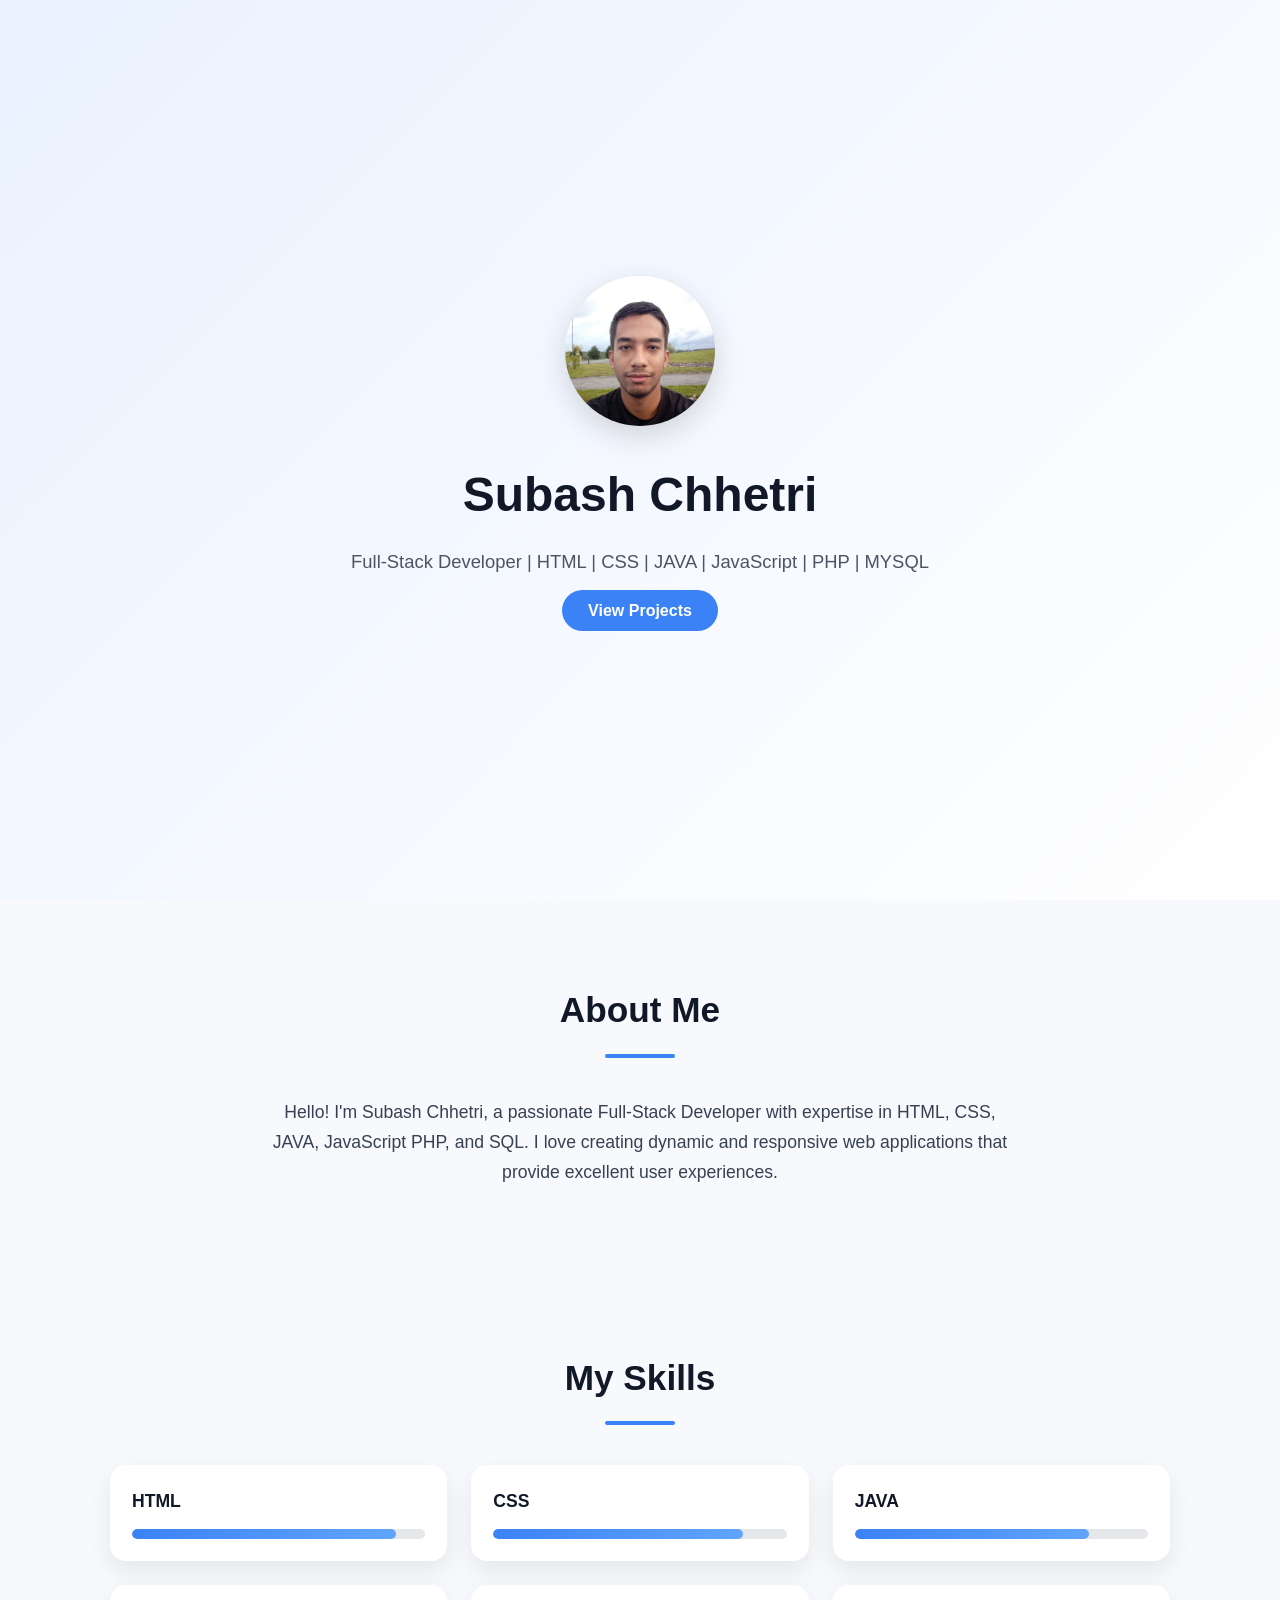
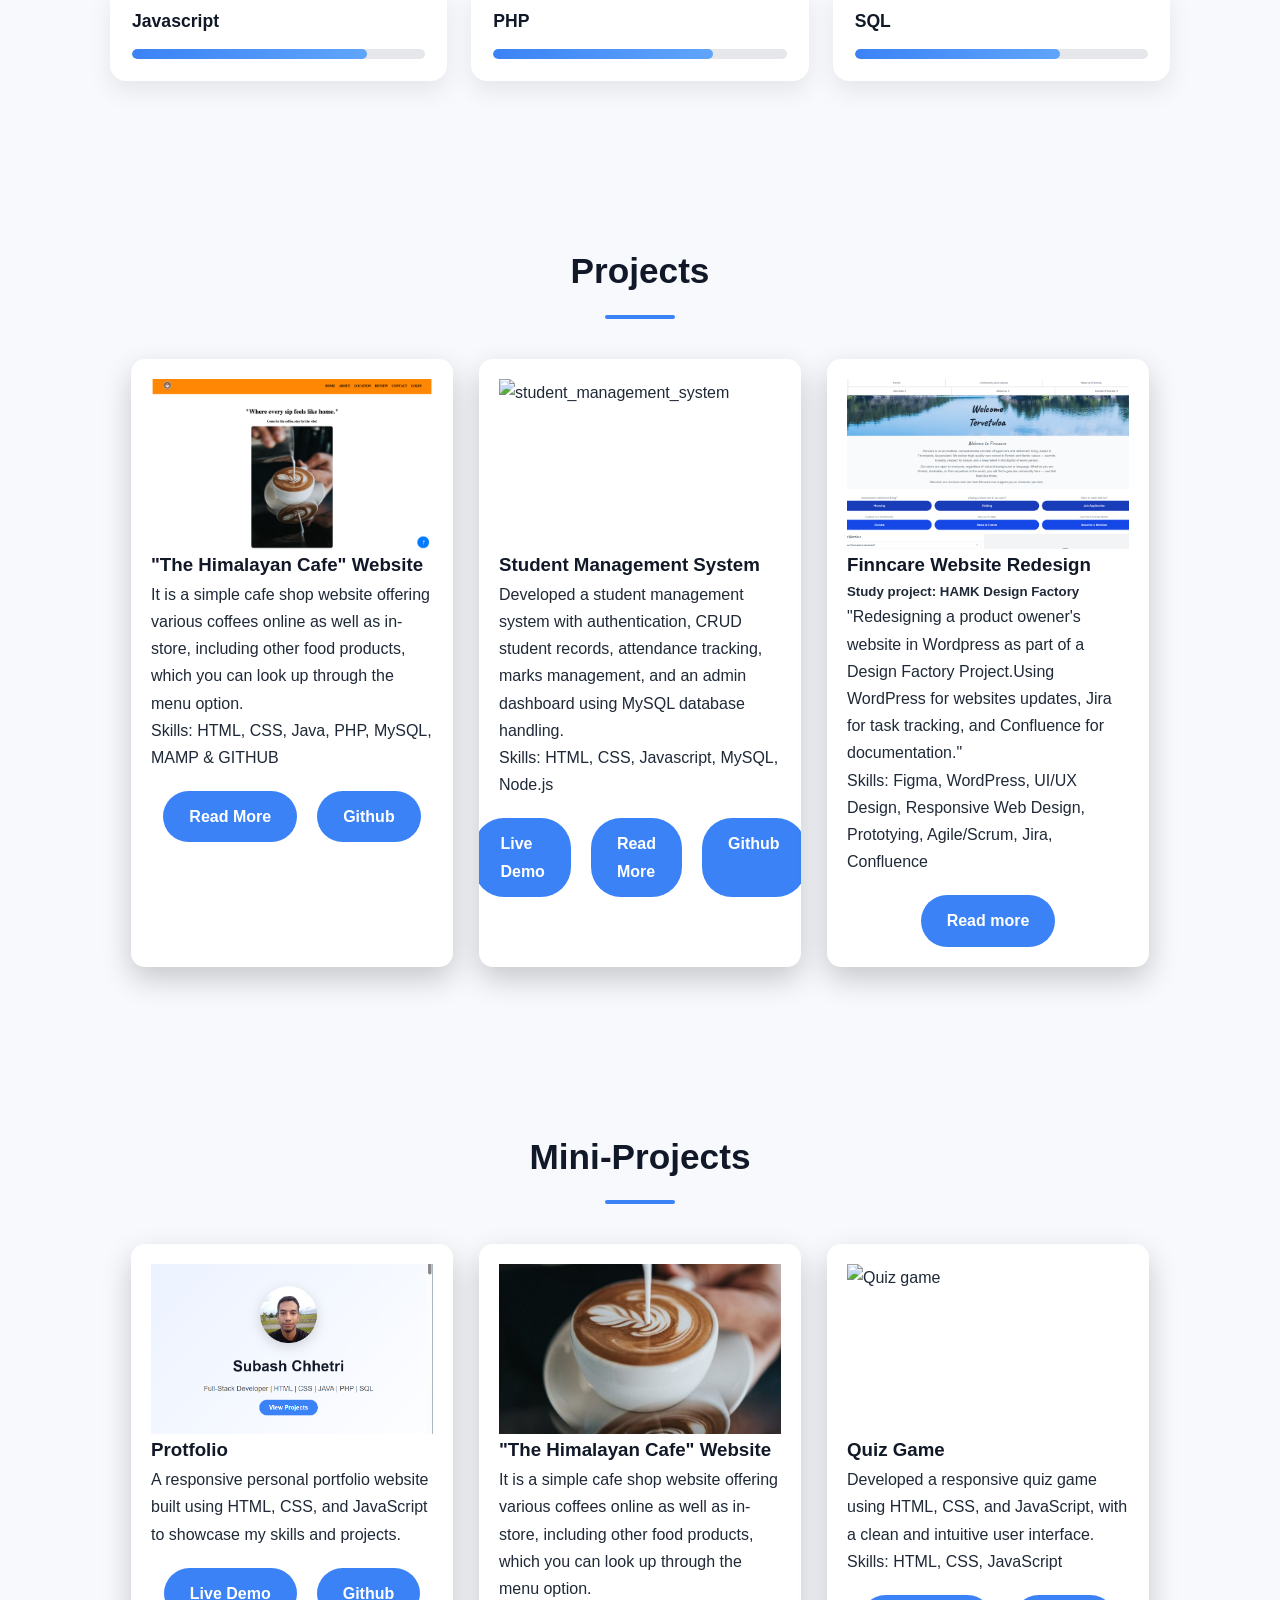
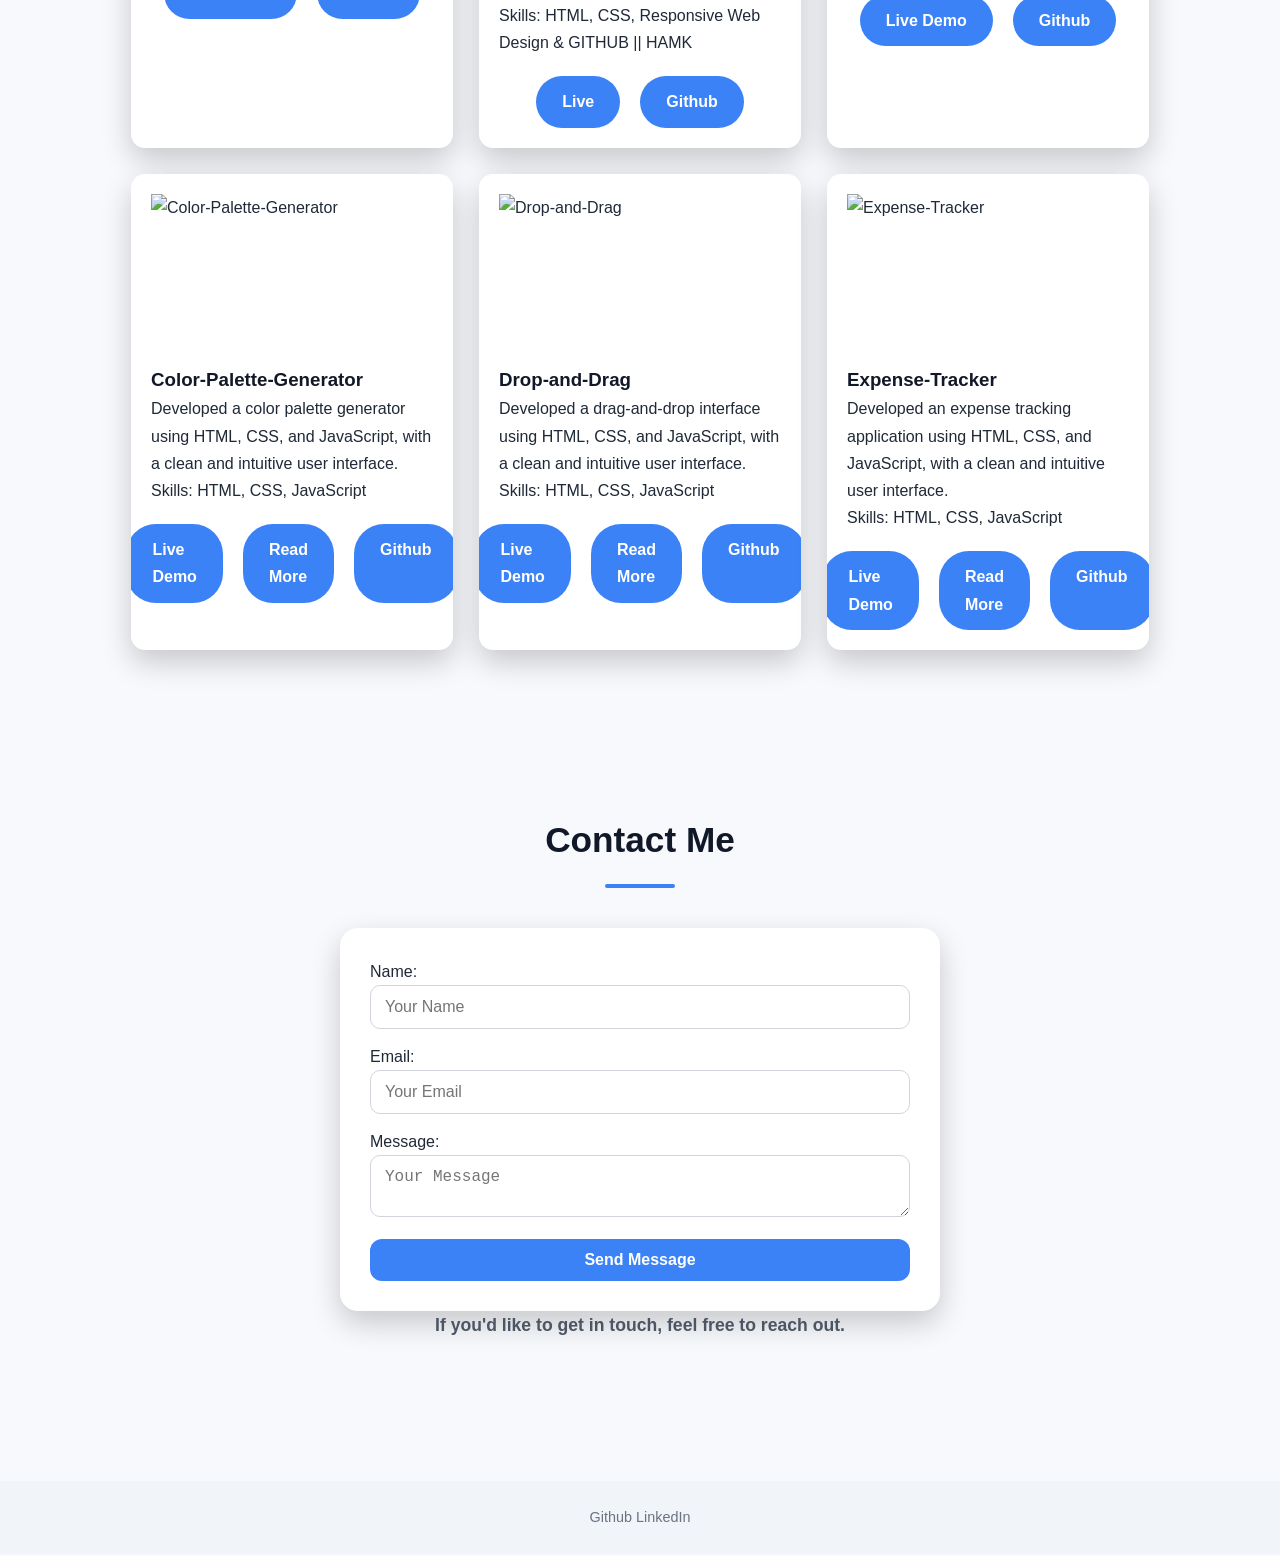
==== index.html @ 4ebf3557 "updated the link of quiz game" ====
<!DOCTYPE html>
<html lang="en">
<head>
    <meta charset="UTF-8">
    <meta name="viewport" content="width=device-width, initial-scale=1.0">
    <title>Subash Chhetri</title>
    <link rel="stylesheet" href="style.css">
</head>
<body> 
    <!-- Header -->
    <header>
        <div class="container">
            <img src="images/profilephoto.jpeg" alt="Profile Picture" class="profile-img">
            <h1>Subash Chhetri</h1>
            <p> Full-Stack Developer | HTML | CSS | JAVA |  JavaScript | PHP | MYSQL</p>
            <a href="#projects" class="btn">View Projects</a>
        </div>
    </header>

     <!-- About Section -->
    <section id="about">
        <h2>About Me</h2>
        <p>Hello! I'm Subash Chhetri, a passionate Full-Stack Developer with expertise in HTML, CSS, JAVA, JavaScript PHP, and SQL. I love creating dynamic and responsive web applications that provide excellent user experiences.</p>
    </section>

    <!-- SKILLS Section -->
    <section id="skills">
        <h2>My Skills</h2>
        <div class="skills-container">
            <div class="skill">
                <h3>HTML</h3>
                <div class="skill-bar"><span style="width: 90%;"></span></div>
            </div>
            <div class="skill">
                <h3>CSS</h3>
                <div class="skill-bar"><span style="width: 85%;"></span></div>
            </div>
            <div class="skill">
                <h3>JAVA</h3>
                <div class="skill-bar"><span style="width: 80%;"></span></div>
            </div>
            <div class="skill">
                <h3>Javascript</h3>
                <div class="skill-bar"><span style="width: 80%;"></span></div>
            </div>
            <div class="skill">
                <h3>PHP</h3>
                <div class="skill-bar"><span style="width: 75%;"></span></div>
            </div>
            <div class="skill">
                <h3>SQL</h3>
                <div class="skill-bar"><span style="width: 70%;"></span></div>
            </div>
            
        </div>       
    </section>

    <!-- Projects Section -->
    <section id="projects">
        <h2>Projects</h2>

        <div class="projects-grid">
            <article class="project-card">
                <img class="project-img" src="images/cafe.png" alt="The Himalayan Cafe">
                <div>
                    <h3>"The Himalayan Cafe" Website</h3>
                    <p>It is a simple cafe shop website offering various coffees online as well as in-store, including other food products, which you can look up through the menu option.
                    </p>
                    <p>Skills: HTML, CSS, Java, PHP, MySQL, MAMP & GITHUB</p>
                    <div class="project-links">
                        <a class="btn" href="cafe-website.html" target="_blank">Read More</a>
                        <a class="btn btn-outline" href="https://github.com/Subashchhetri946/webprogrammingproject" target="_blank">Github</a>
                    </div>
                </div>
            </article>
            <article class="project-card">
                <img class="project-img" src="images/.." alt="student_management_system">
                <div>
                    <h3>Student Management System</h3>
                    <p>Developed a student management system with authentication, CRUD student records, attendance tracking, marks management, and an admin dashboard using MySQL database handling.</p>
                    <p>Skills: HTML, CSS, Javascript, MySQL, Node.js</p>
                    
                <div class="project-links">
                        <a class="btn" href="https://starlit-zabaione-68d264.netlify.app" target="_blank">Live Demo</a>
                        <a class="btn" href="student_mangmnt_systm.html">Read More</a>
                        <a class="btn btn-outline" href="https://github.com/Subashchhetri946/student_management_system" target="_blank">Github</a>
                    </div>
                </div>
            </article>
            
            <article class="project-card">
                <img class="project-img" src="wordpress-images\finncare-home.png" alt="finncare homepage">
                <div>
                    <h3>Finncare Website Redesign</h3>
                    <h5>Study project: HAMK Design Factory</h5>
                    <p>"Redesigning a product owener's website in Wordpress as part of a Design Factory Project.Using WordPress for websites updates, Jira for task tracking, and Confluence for documentation."</p>
                    <p>Skills: Figma, WordPress, UI/UX Design, Responsive Web Design, Prototying, Agile/Scrum,  Jira, Confluence</p>
                    <div class="project-links">
                        <a class="btn" href="finncare-case-study.html">Read more</a> <!-- here, adding or linking to a project case study -->
                    </div>
                </div>
            </article>
            
        </div>
    </section>

    <section id="projects">
        <h2>Mini-Projects</h2>
        <div class="projects-grid">
            <article class="project-card">
                <img class="project-img" src="images/profolio1.png" alt="Project 1">
                <div>
                    <h3>Protfolio</h3>
                    <p>A responsive personal portfolio website built using HTML, CSS, and JavaScript to showcase my skills and projects.</p>
                    <div class="project-links">
                        <a class="btn" href="https://subashchhetri946.github.io/MyProfile/" target="_blank">Live Demo</a>
                        <a class="btn btn-outline" href="https://github.com/Subashchhetri946/MyProfile" target="_blank">Github</a>
                    </div>
                </div>
            </article>
            <article class="project-card">
                <img class="project-img" src="images\coffee-sidebar.jpg" alt="The Himalayan Cafe">
                <div>
                    <h3>"The Himalayan Cafe" Website</h3>
                    <p>It is a simple cafe shop website offering various coffees online as well as in-store, including other food products, which you can look up through the menu option.
                    </p>
                    <p>Skills: HTML, CSS, Responsive Web Design & GITHUB || HAMK </p>
                    <div class="project-links">
                        <a class="btn" href="https://subash23000.github.io/Website_Project/proj.html" target="_blank">Live</a>
                        <a class="btn btn-outline" href="https://github.com/subash23000/Website_Project" target="_blank">Github</a>
                    </div>
                </div>
            </article>
            <article class="project-card">
                <img class="project-img" src="images/.." alt="Quiz game">
                <div>
                    <h3>Quiz Game</h3>
                    <p>Developed a responsive quiz game using HTML, CSS, and JavaScript, with a clean and intuitive user interface.</p>
                    <p>Skills: HTML, CSS, JavaScript</p>
                    
                <div class="project-links">
                        <a class="btn" href="https://subashchhetri946.github.io/Web-Dev-Projects/Quiz.game/index.html" target="_blank">Live Demo</a>
                        <a class="btn btn-outline" href="https://github.com/Subashchhetri946/student_management_system" target="_blank">Github</a>
                    </div>
                </div>
            </article>
            <article class="project-card">
                <img class="project-img" src="images/.." alt="Color-Palette-Generator">
                <div>
                    <h3>Color-Palette-Generator</h3>
                    <p>Developed a color palette generator using HTML, CSS, and JavaScript, with a clean and intuitive user interface.</p>
                    <p>Skills: HTML, CSS, JavaScript</p>
                    
                <div class="project-links">
                        <a class="btn" href="https://subashchhetri946.github.io/Color-Palette-Generator/" target="_blank">Live Demo</a>
                        <a class="btn" href="student_mangmnt_systm.html">Read More</a>
                        <a class="btn btn-outline" href="https://github.com/Subashchhetri946/student_management_system" target="_blank">Github</a>
                    </div>
                </div>
            </article>
            <article class="project-card">
                <img class="project-img" src="images/.." alt="Drop-and-Drag">
                <div>
                    <h3>Drop-and-Drag</h3>
                    <p>Developed a drag-and-drop interface using HTML, CSS, and JavaScript, with a clean and intuitive user interface.</p>
                    <p>Skills: HTML, CSS, JavaScript</p>
                    
                <div class="project-links">
                        <a class="btn" href="https://subashchhetri946.github.io/Drop-and-Drag/" target="_blank">Live Demo</a>
                        <a class="btn" href="student_mangmnt_systm.html">Read More</a>
                        <a class="btn btn-outline" href="https://github.com/Subashchhetri946/student_management_system" target="_blank">Github</a>
                    </div>
                </div>
            </article>
            <article class="project-card">
                <img class="project-img" src="images/.." alt="Expense-Tracker">
                <div>
                    <h3>Expense-Tracker</h3>
                    <p>Developed an expense tracking application using HTML, CSS, and JavaScript, with a clean and intuitive user interface.</p>
                    <p>Skills: HTML, CSS, JavaScript</p>
                    
                <div class="project-links">
                        <a class="btn" href="https://subashchhetri946.github.io/Expense-Tracker/" target="_blank">Live Demo</a>
                        <a class="btn" href="student_mangmnt_systm.html">Read More</a>
                        <a class="btn btn-outline" href="https://github.com/Subashchhetri946/student_management_system" target="_blank">Github</a>
                    </div>
                </div>
            </article>

        </div>
    </section>
    <!-- Contact Section -->
    <section id="contact">
        <h2>Contact Me</h2>        
        <form action="https://formspree.io/f/xqeloedq" method="POST">
            <label for="name">Name:</label>
            <input type="text" id="name" name="name" placeholder="Your Name" required>
            
            <label for="email">Email:</label>
            <input type="email" id="email" name="email" placeholder="Your Email" required>
            
            <label for="message">Message:</label>
            <textarea id="message" name="message" placeholder="Your Message" required></textarea>
            
            <button type="submit">Send Message</button>
        </form>
        <p>
           <b>If you'd like to get in touch, feel free to reach out.</b> 
        </p>
    </section>

    <!-- Footer -->
    <footer>
    <p><a href="https://github.com/Subashchhetri946" target="_blank">Github</a>  <a href="http://www.linkedin.com/in/subashchhetri9805" target="_blank">LinkedIn</a></p>     
    </footer>

    
</body>
</html>
---- style.css ----
*{
    margin: 0;
    padding: 0;
    box-sizing: border-box;
}

body {
    font-family: 'Arial', sans-serif;   
    background: #f7f9fc;
    color: #1f2937;
    line-height: 1.7;
}

a {
    text-decoration: none;
    color: inherit;
}

section {
    max-width: 1100px;
    margin: auto;
    padding: 80px 20px;
}

h1, h2, h3 {
    color: #111827;
}   

h2 {
    text-align: center;
    font-size: 2.2em;
    margin-bottom: 40px;
}

h2::after {
    content: "";
    display: block;
    width: 70px;
    height: 4px;
    margin: 14px auto 0;
    background: #3b82f6;
    border-radius: 10px;
}

header {
    background: linear-gradient(135deg, #eaf1ff, #ffffff);
    min-height: 100vh;
    display: flex;
    align-items: center;
    justify-content: center;
}

header .container {
    text-align: center;
    max-width: 800px;
}

 .profile-img {
    width: 150px;
    height: 150px;
    border-radius: 50%;
    object-fit: cover;
    margin-bottom: 20px;
    box-shadow: 0 10px 30px rgba(0, 0, 0, 0.15);
}   

header h1 {
    font-size: 3rem;
    margin-bottom: 10px;
}

header p {
    font-size: 1.15em;
    color: #4b5563;
    margin-bottom: 20px;
}

 .btn {
    padding: 12px 26px;
    background: #3b82f6;
    color: #fff;
    border-radius: 30px;
    font-weight: 600;
    transition: all 0.25s ease;
}   

.btn:hover {
    background: #2563eb;
    transform: translateY(-2px);
    box-shadow: 0 12px 30px rgba(59, 130, 246, 0.3);
}

#about p {
    max-width: 750px;
    margin: auto;
    text-align: center;
    font-size: 1.1rem;
    color: #374151;
}

.skills-container {
    display: grid;
    grid-template-columns: repeat(auto-fit, minmax(250px, 1fr));
    gap: 24px;
}
.skill {
    background: #ffffff;
    padding: 22px;
    border-radius: 16px;
    box-shadow: 0 10px 25px rgba(0, 0, 0, 0.08);
    transition: transform 0.25s ease;
}   
.skill:hover {
    transform: translateY(-6px);
}

.skill h3 {
    margin-bottom: 12px;
    font-size: 1.1rem;
}
.skill-bar {
    background: #e5e7eb;
    height: 10px;
    border-radius: 10px;
    overflow: hidden;
}
.skill-bar span {
    display: block;
    height: 100%;
    width: var(--fill, 75%);
    background: linear-gradient(90deg, #3b82f6, #60a5fa);
    border-radius: 10px;

}
.projects-grid {
    display: grid;
    grid-template-columns: repeat(auto-fit, minmax(260px, 1fr));
    gap: 26px;
    max-width: 1050px;
    margin: 0 auto;
    padding: 0 16px;
}

.project-card {
    background: #ffffff;
    border-radius: 14px;
    overflow: hidden;
    box-shadow: 0 12px 30px rgba(0, 0, 0, 0.2);
    transition: transform 0.3s ease;
    padding: 20px;
}

.project-card:hover {
    transform: translateY(-8px);
}
.project-img {
    width: 100%;
    height: 170px;
    object-fit: cover;
    display: block;
}
.project-body {
    padding: 16px 18px 18px;
}

.project-body h3 {
    margin: 0 0 8px;
    font-size: 18px;
}   
.project-body p {
    padding: 0 16px 16px;
    color: #4b5563;
    line-height: 1.4;
}

.project-body a {
    display: inline-block;
    margin: 0 16px 20px;
    padding: 10px 16px;
    background: #f1f5f9;
    border-radius: 10px;
    font-weight: 600;
    color: #2563eb;
    transition: all 0.3s ease;
}

.project-body a:hover {
    background: #2563eb;
    color: #fff;
}

.project-links {
    margin-top: 20px;
    display: flex;
    justify-content: center;
    gap: 20px;
}

form {
    max-width: 600px;
    margin: auto;
    background: #ffffff;
    padding: 30px;
    border-radius: 18px;
    box-shadow: 0 12px 30px rgba(0, 0, 0, 0.2);
}

form input,
form textarea {
    width:100%;
    padding: 12px 14px;
    margin-bottom: 14px;
    border: 1px solid #d1d5db;
    border-radius: 10px;
    font-size: 1rem;
}   

form:focus input,
form textarea:focus {
    outline: none;
    border-color: #3b82f6;
}

form button {
    width: 100%;
    padding: 12px;
    background: #3b82f6;
    color: white;
    border: none;
    border-radius: 12px;
    font-size: 1rem;
    font-weight: 600;  
    cursor: pointer;
}   

form button:hover {
    background: #2563eb;
}

#contact p {
    text-align: center;
    color: #4b5563;
    font-weight: bold;
    margin-bottom: 20px;
    font-size: 1.1rem;
}

footer {
    background: #f1f5f9;
    text-align: center;
    padding: 24px;
    color: #6b7280;
    margin-top: 40px;
}
footer p {
    font-size: 0.9rem;
}

@media (max-width: 768px) {
    header h1 {
        font-size: 2.5em;
    }
}
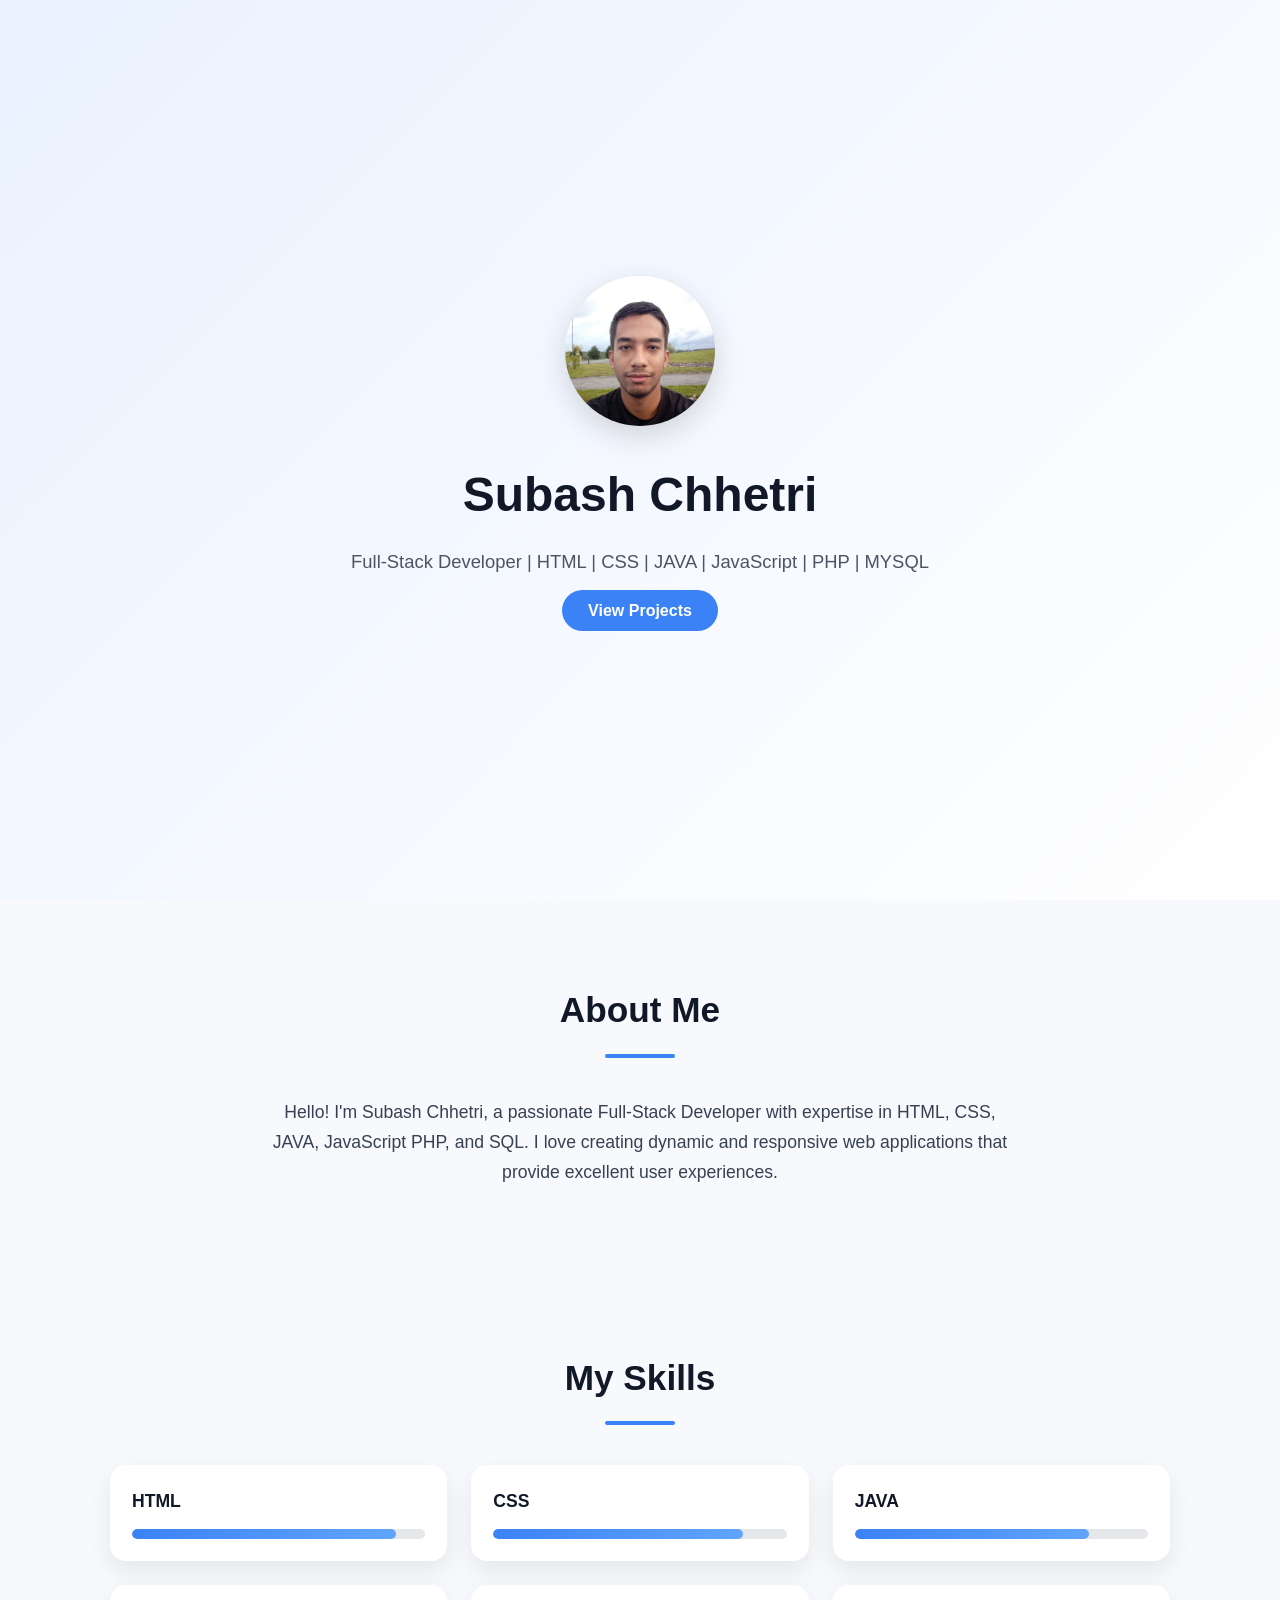
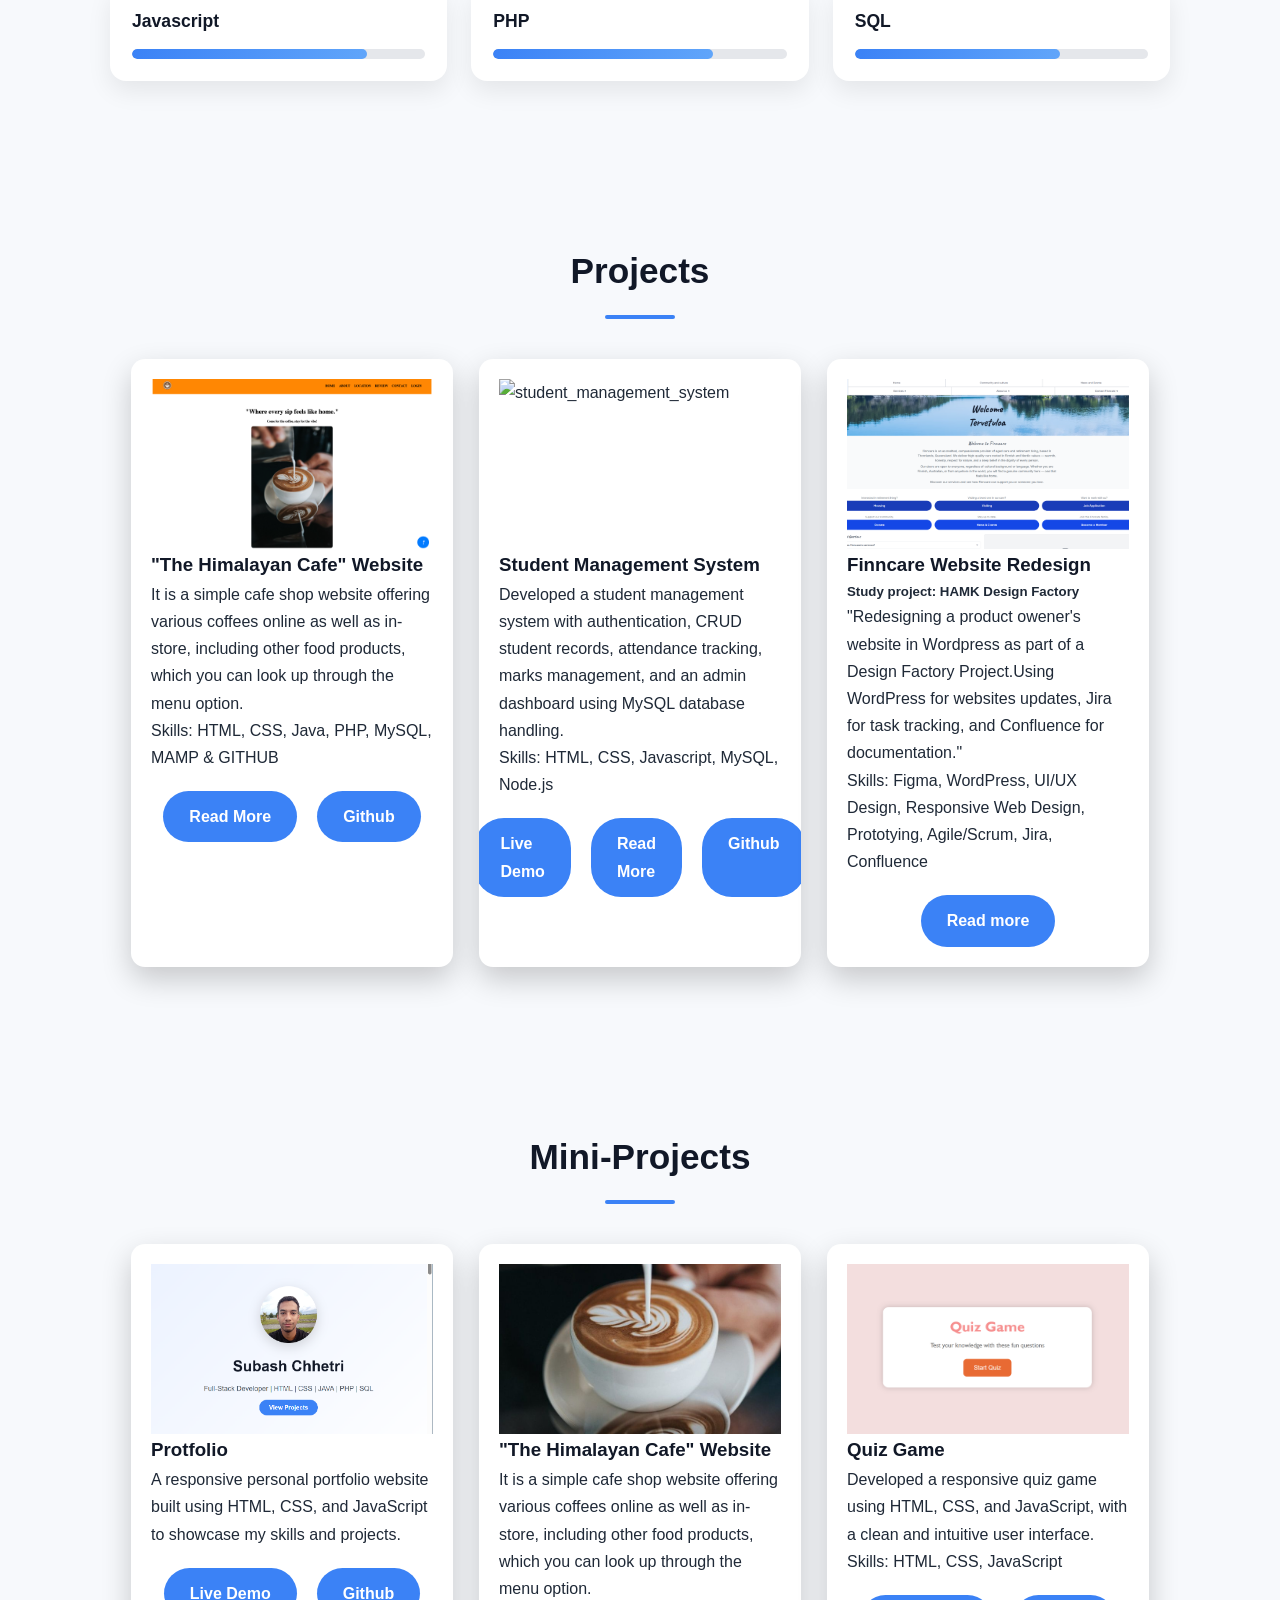
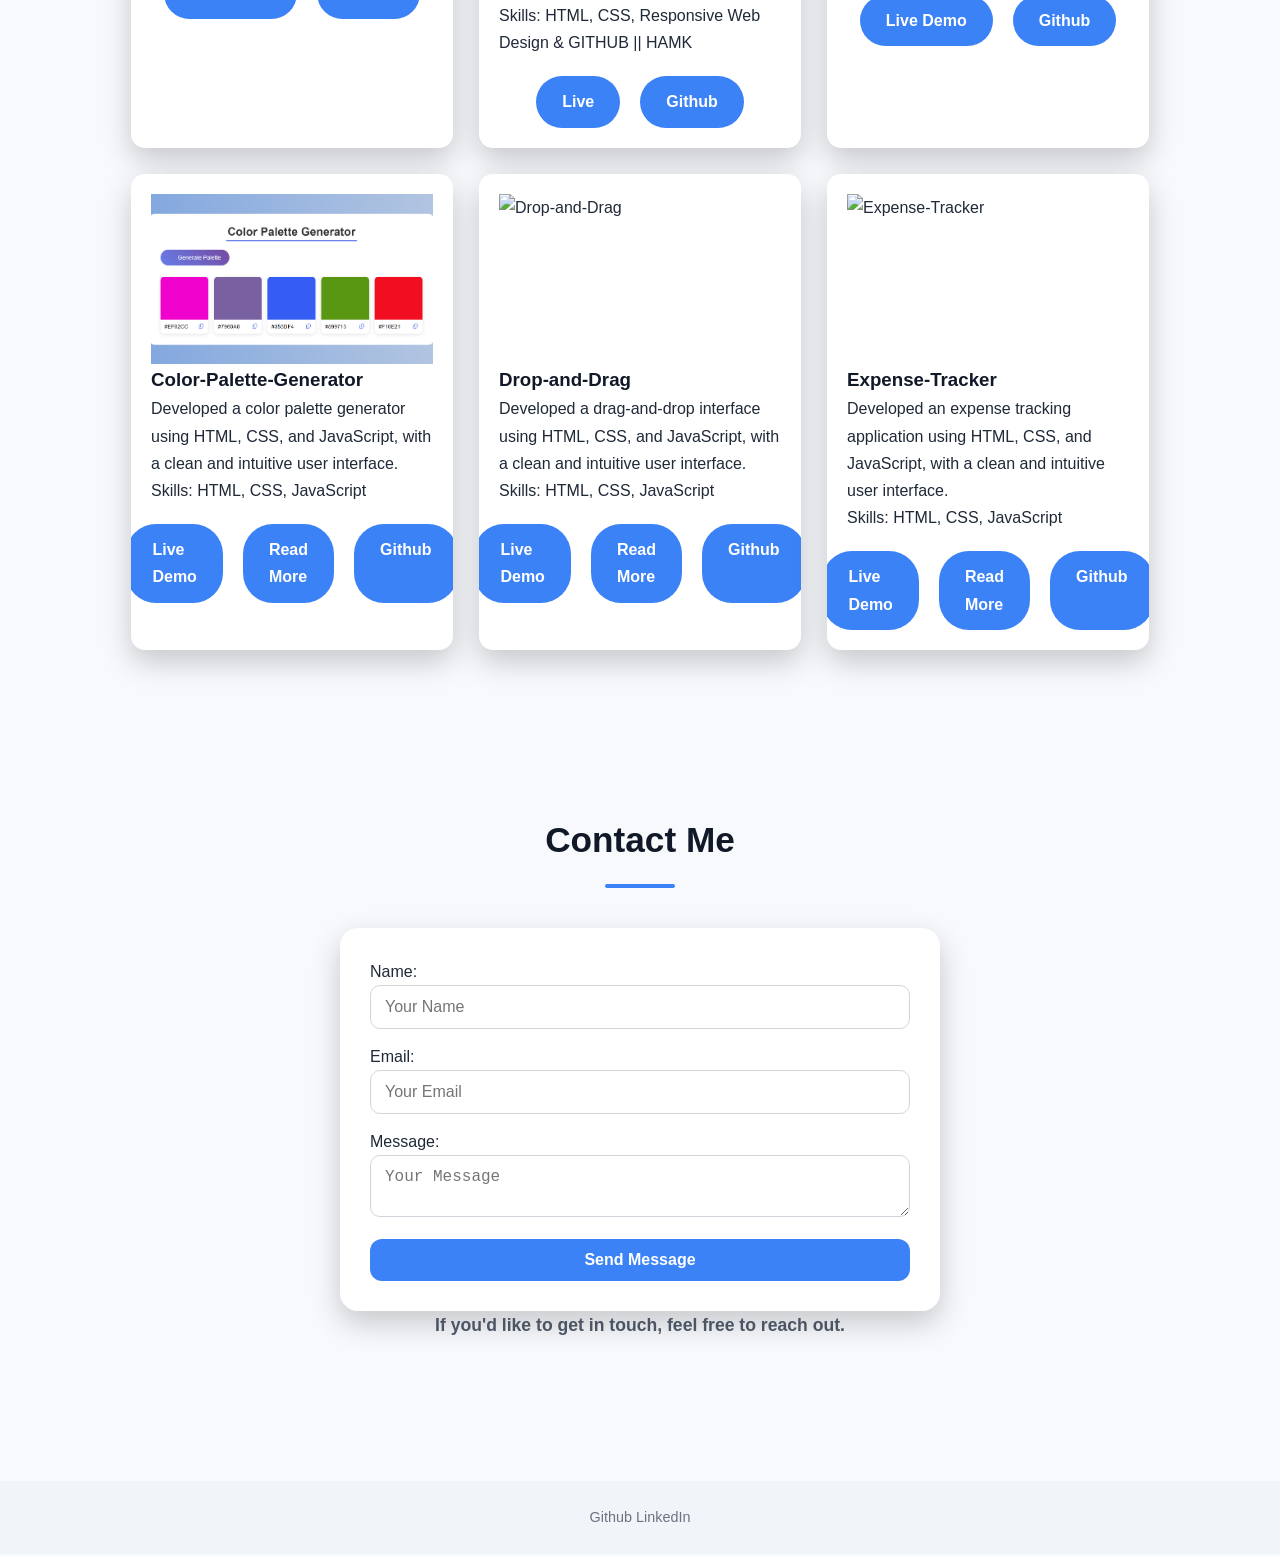
==== commit 03b2a24c: "image of color pallette and quiz-game" ====
--- a/index.html
+++ b/index.html
@@ -132,7 +132,7 @@
                 </div>
             </article>
             <article class="project-card">
-                <img class="project-img" src="images/.." alt="Quiz game">
+                <img class="project-img" src="images\quiz-game.png" alt="Quiz game">
                 <div>
                     <h3>Quiz Game</h3>
                     <p>Developed a responsive quiz game using HTML, CSS, and JavaScript, with a clean and intuitive user interface.</p>
@@ -140,12 +140,12 @@
                     
                 <div class="project-links">
                         <a class="btn" href="https://subashchhetri946.github.io/Web-Dev-Projects/Quiz.game/index.html" target="_blank">Live Demo</a>
-                        <a class="btn btn-outline" href="https://github.com/Subashchhetri946/student_management_system" target="_blank">Github</a>
-                    </div>
-                </div>
-            </article>
-            <article class="project-card">
-                <img class="project-img" src="images/.." alt="Color-Palette-Generator">
+                        <a class="btn btn-outline" href="https://github.com/Subashchhetri946/Web-Dev-Projects/tree/main/Quiz.game" target="_blank">Github</a>
+                    </div>
+                </div>
+            </article>
+            <article class="project-card">
+                <img class="project-img" src="images/color-palette.png" alt="Color-Palette-Generator">
                 <div>
                     <h3>Color-Palette-Generator</h3>
                     <p>Developed a color palette generator using HTML, CSS, and JavaScript, with a clean and intuitive user interface.</p>
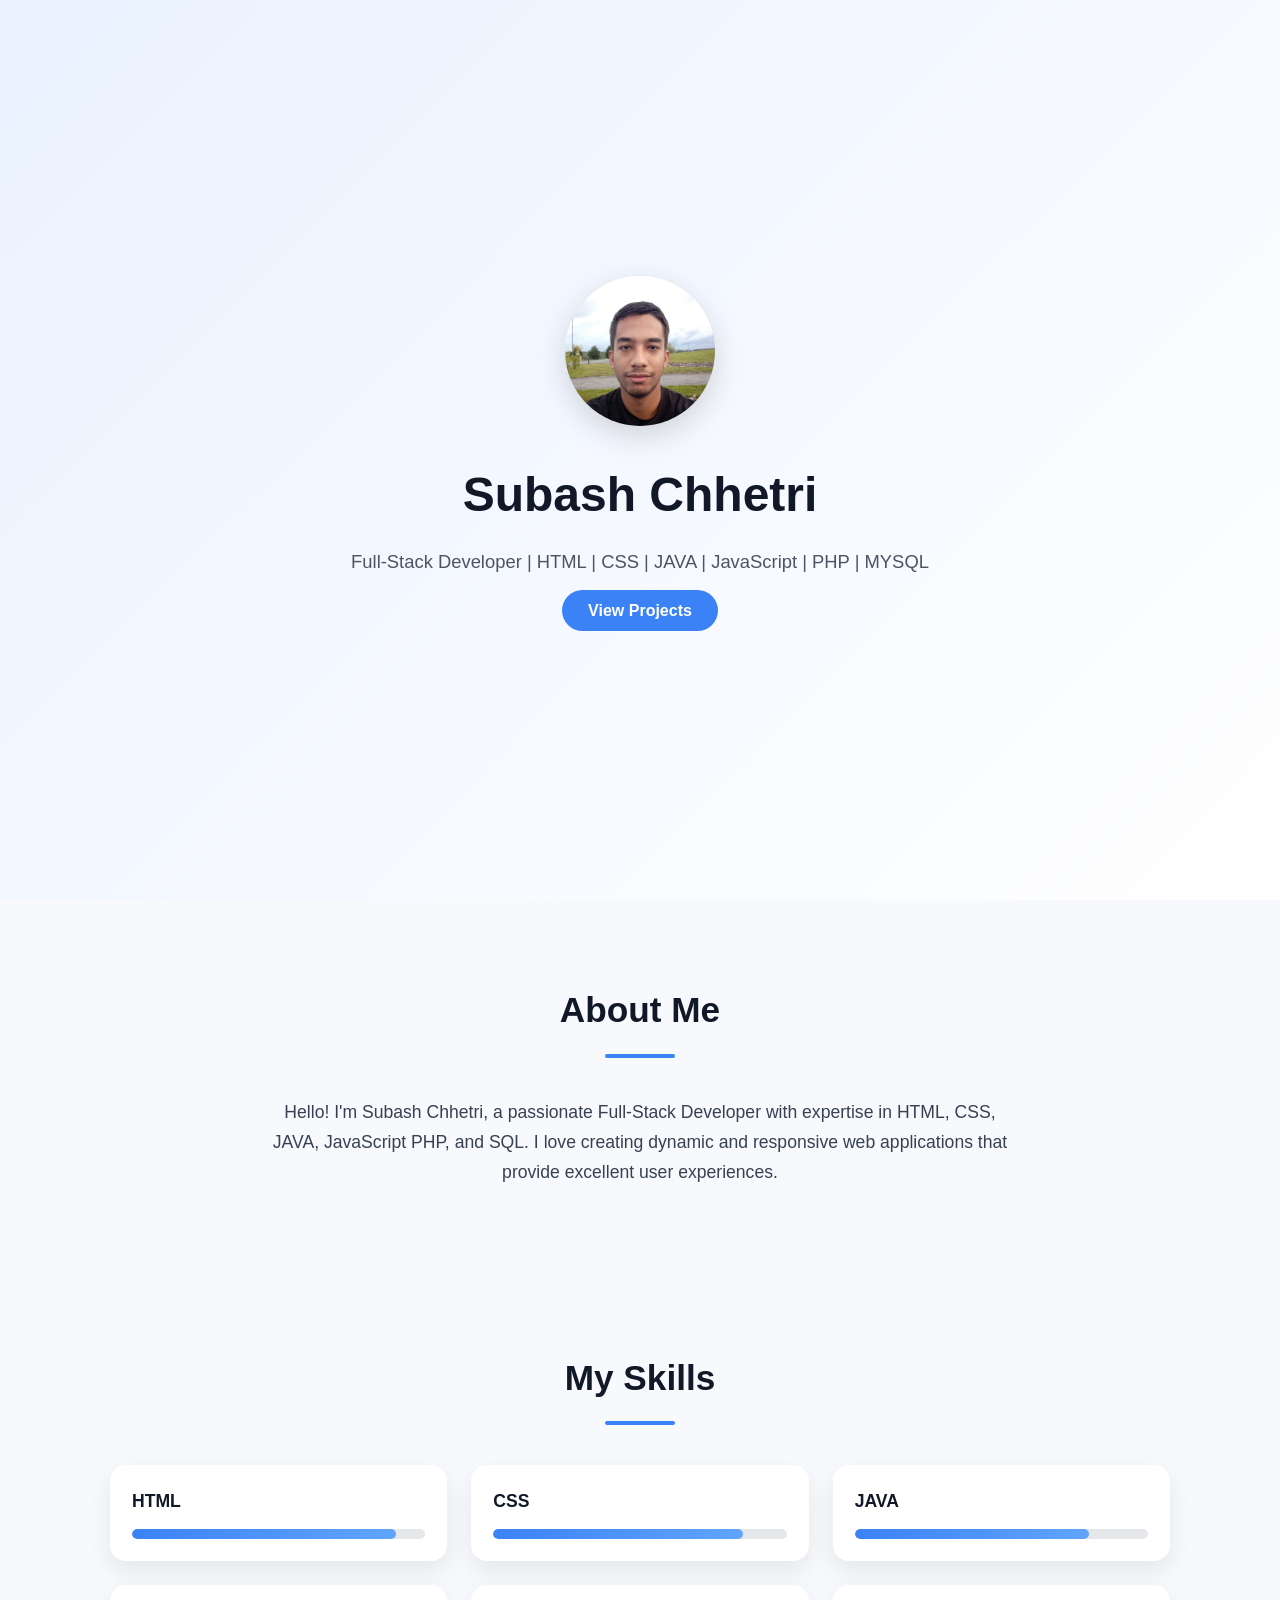
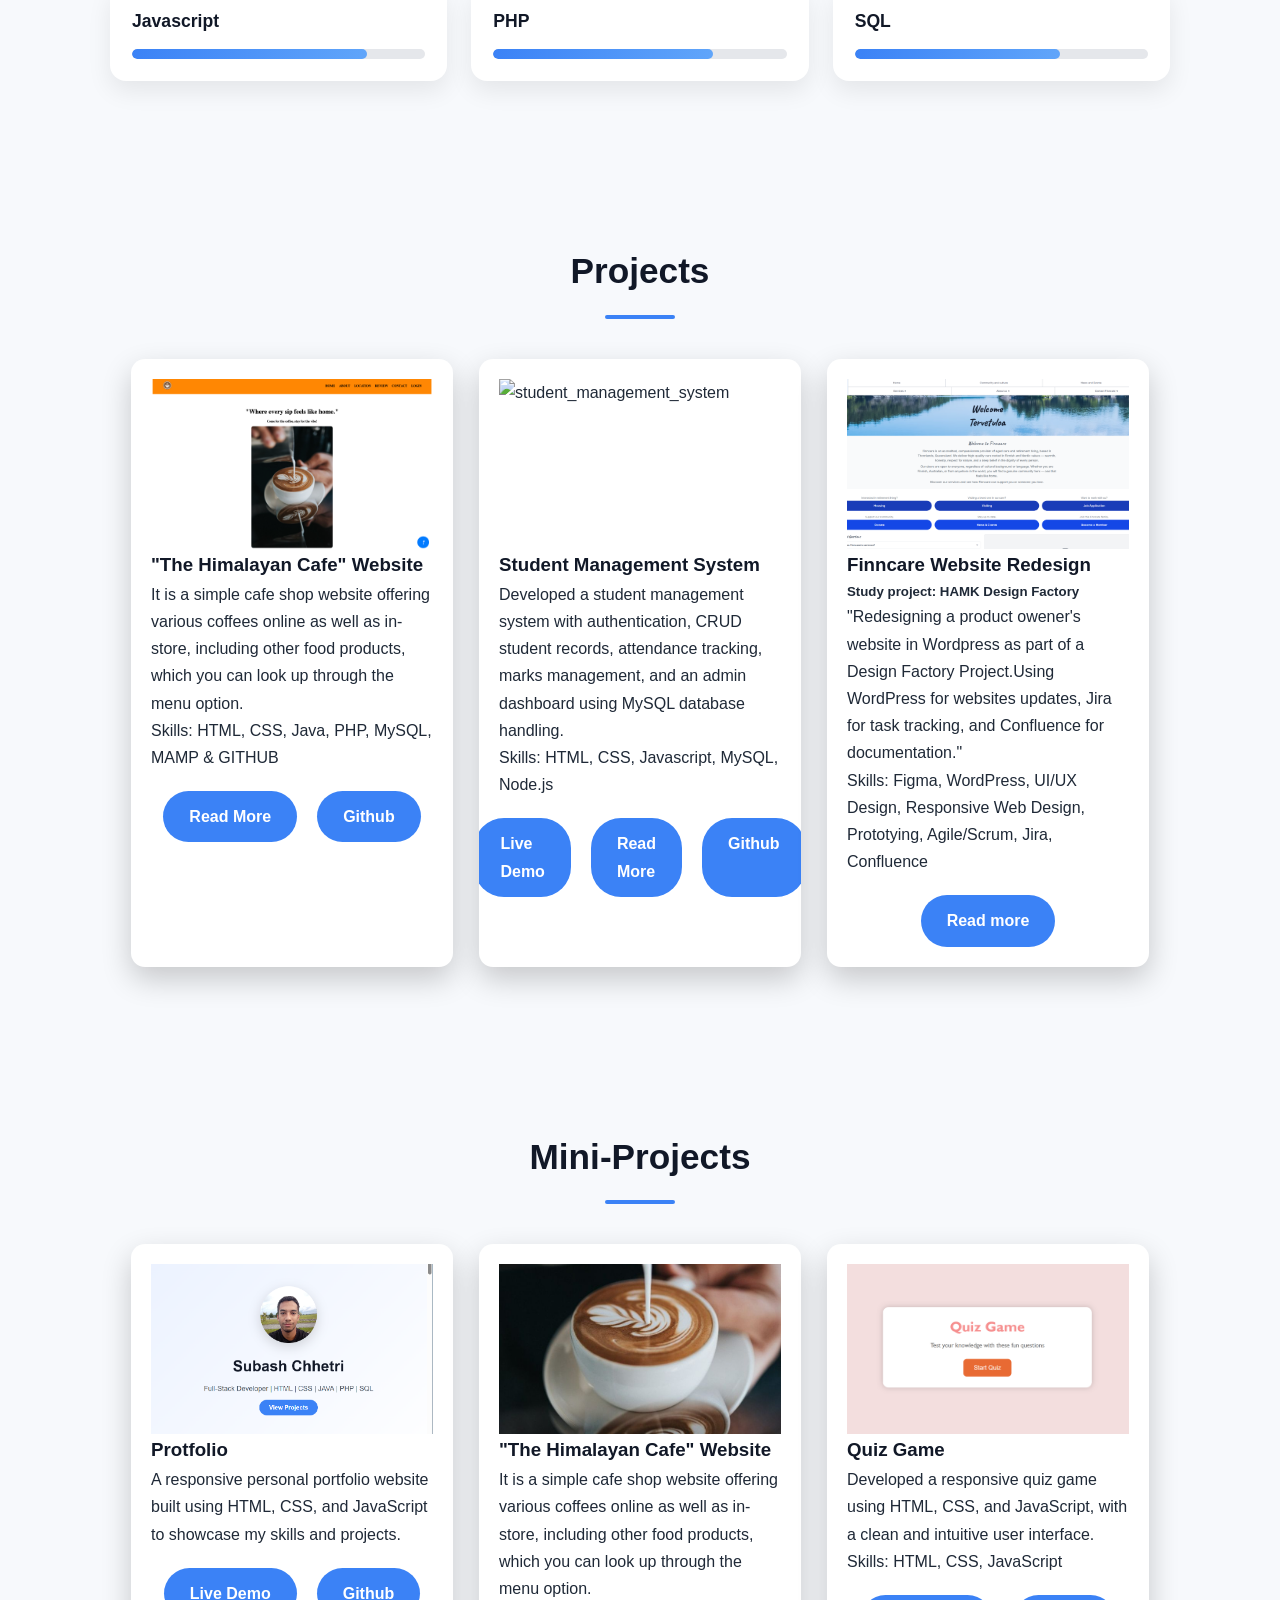
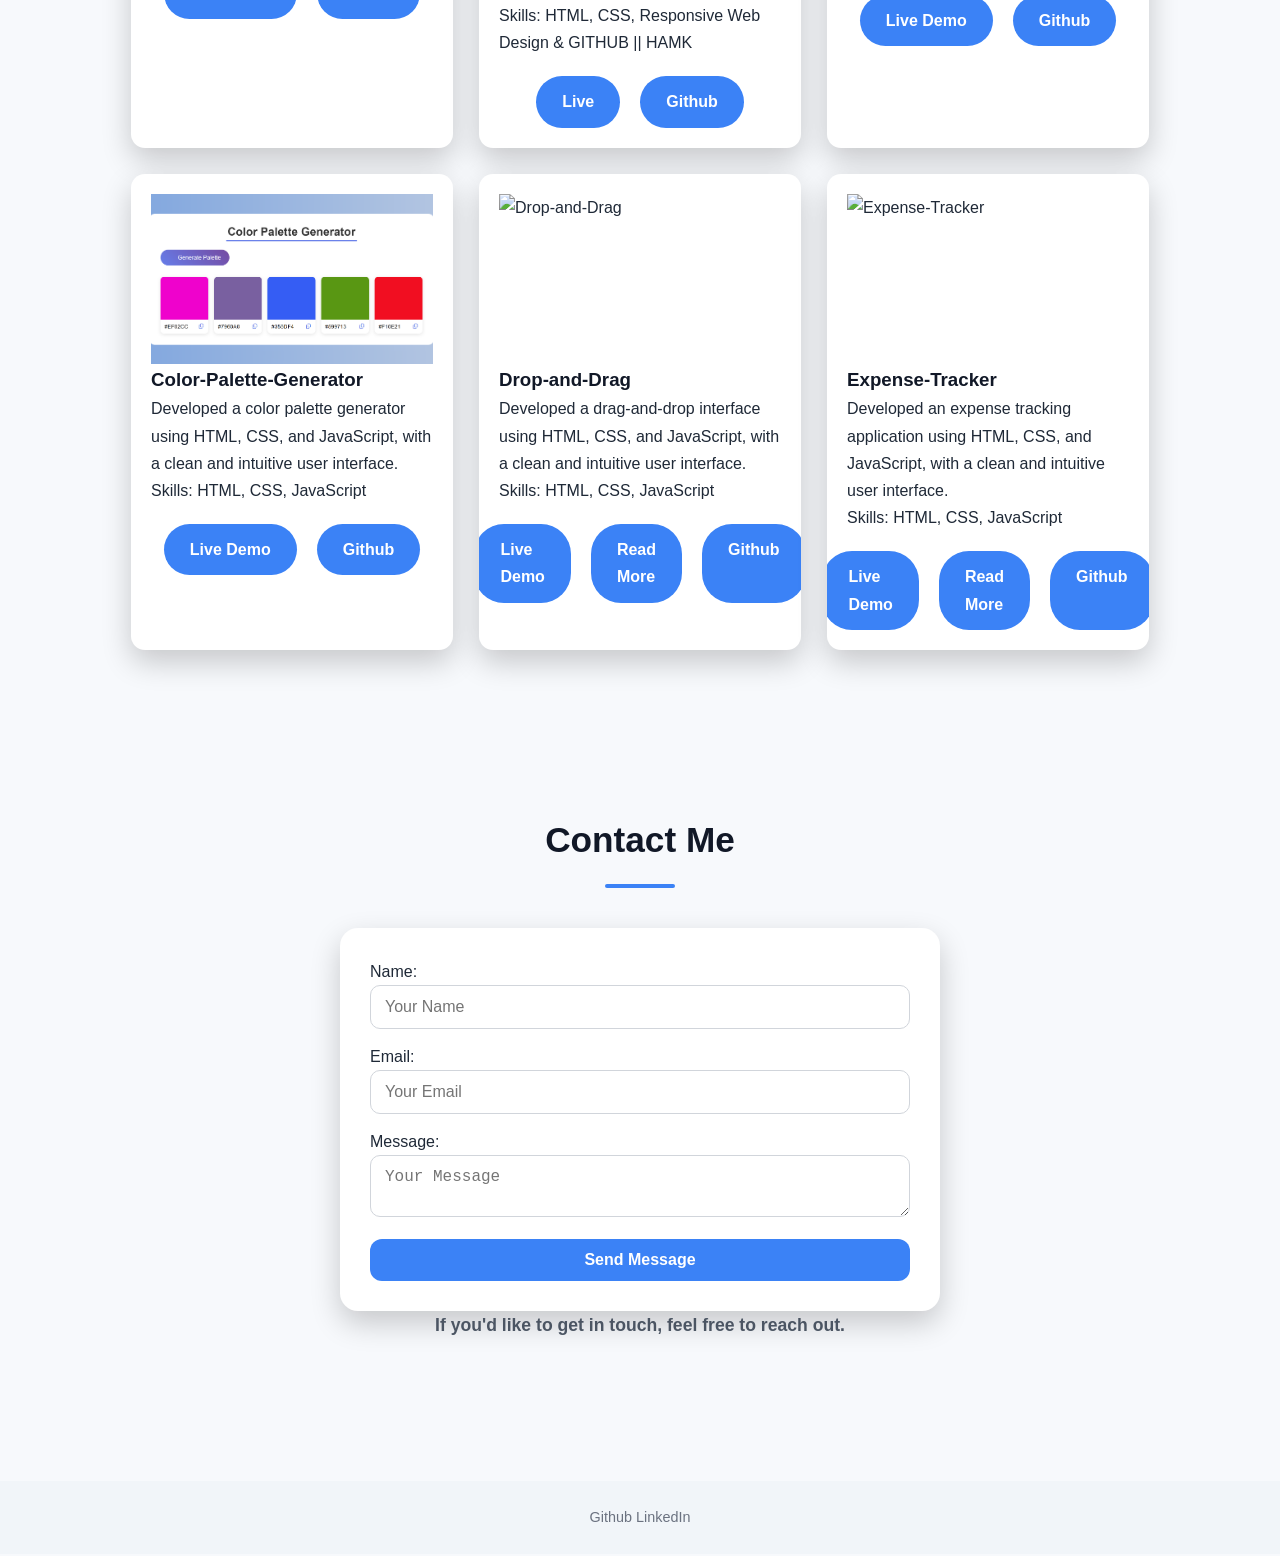
==== commit 181b9720: "link of live and github of color- palette-generator" ====
--- a/index.html
+++ b/index.html
@@ -153,8 +153,7 @@
                     
                 <div class="project-links">
                         <a class="btn" href="https://subashchhetri946.github.io/Color-Palette-Generator/" target="_blank">Live Demo</a>
-                        <a class="btn" href="student_mangmnt_systm.html">Read More</a>
-                        <a class="btn btn-outline" href="https://github.com/Subashchhetri946/student_management_system" target="_blank">Github</a>
+                        <a class="btn btn-outline" href="https://github.com/Subashchhetri946/Color-Palette-Generator" target="_blank">Github</a>
                     </div>
                 </div>
             </article>
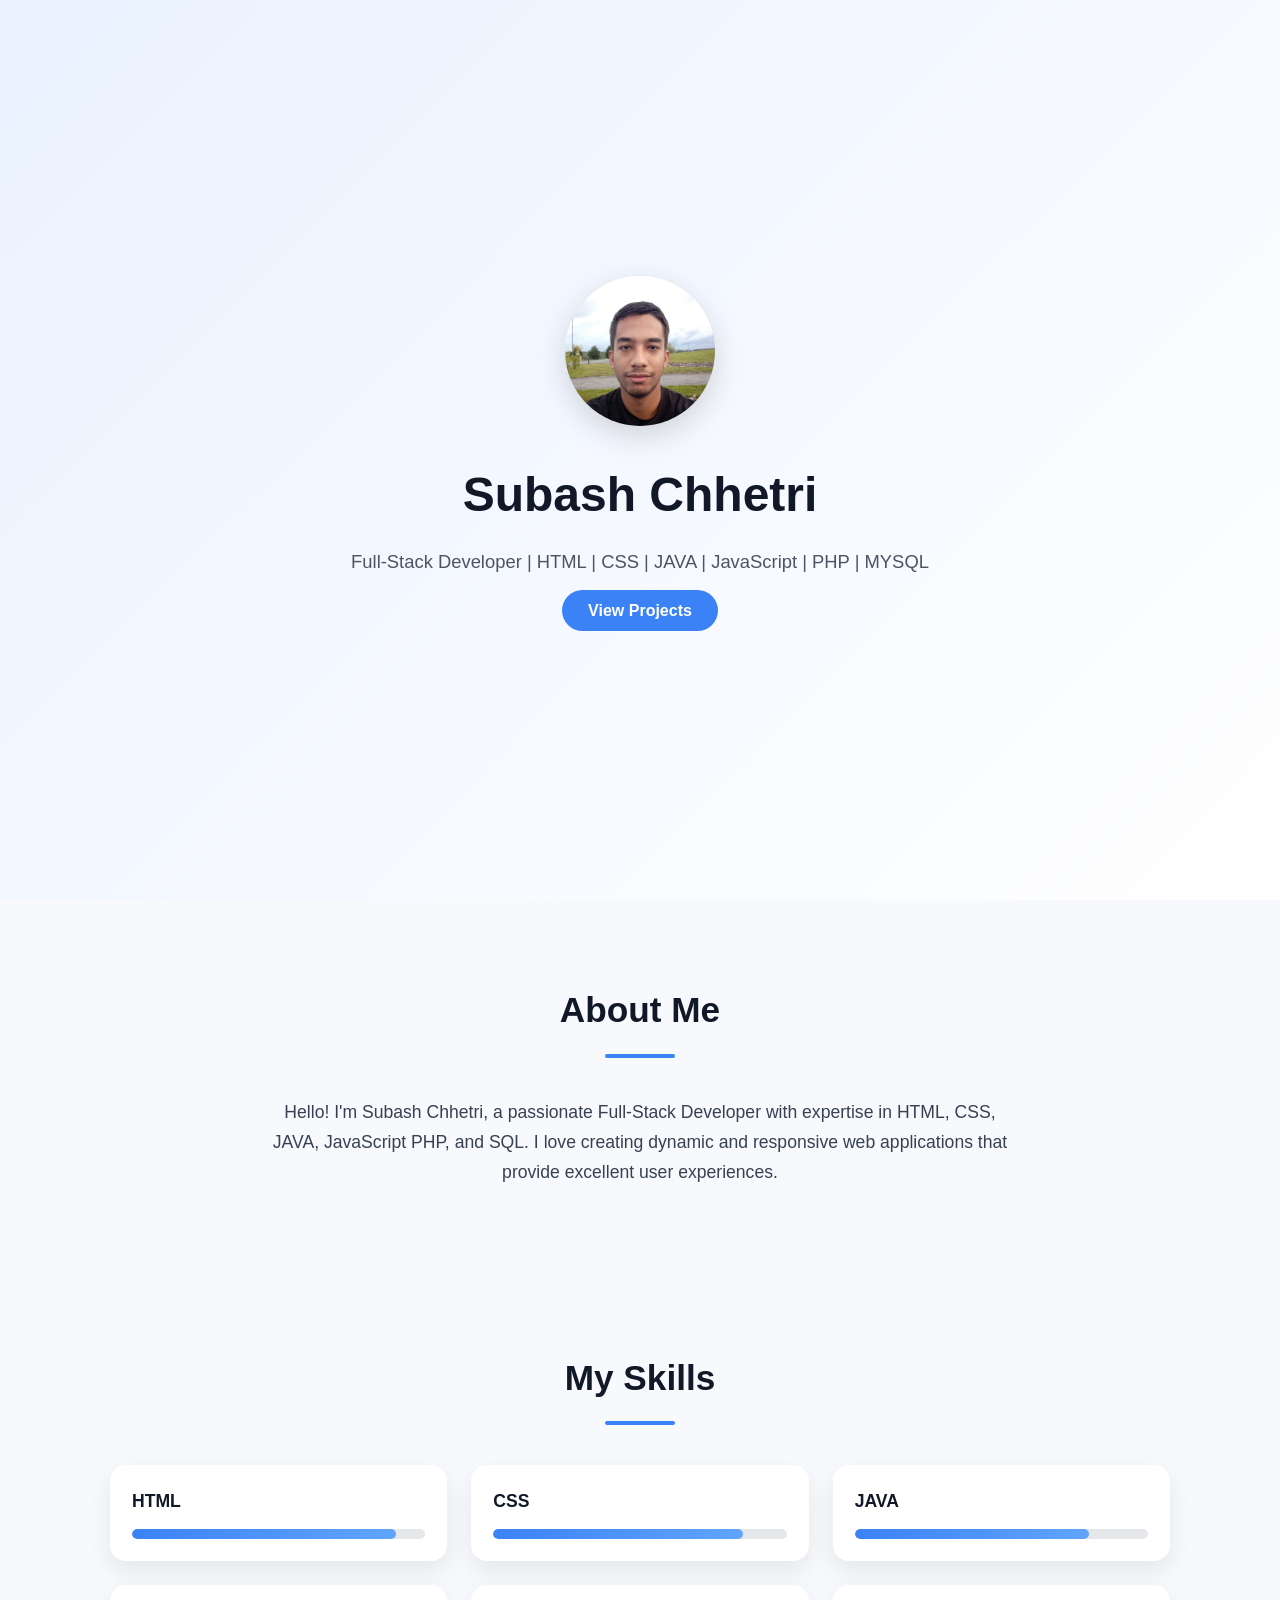
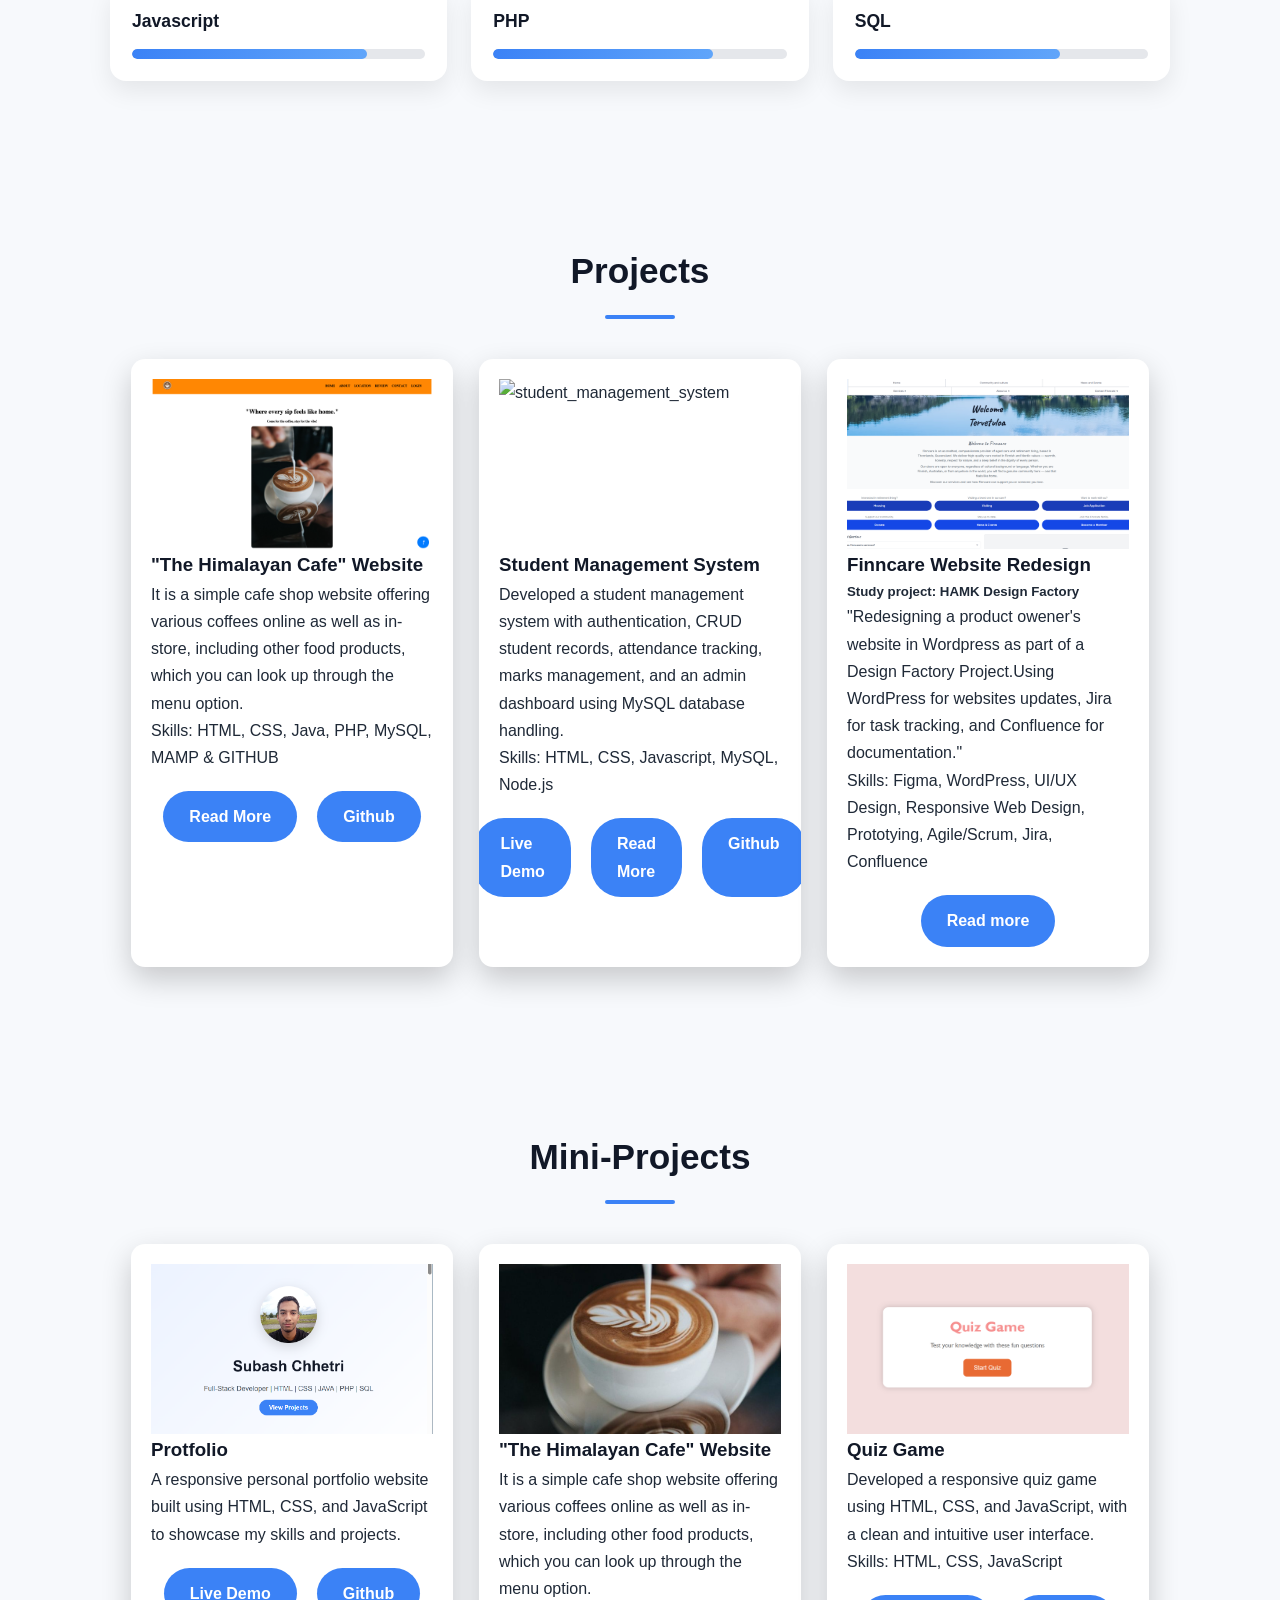
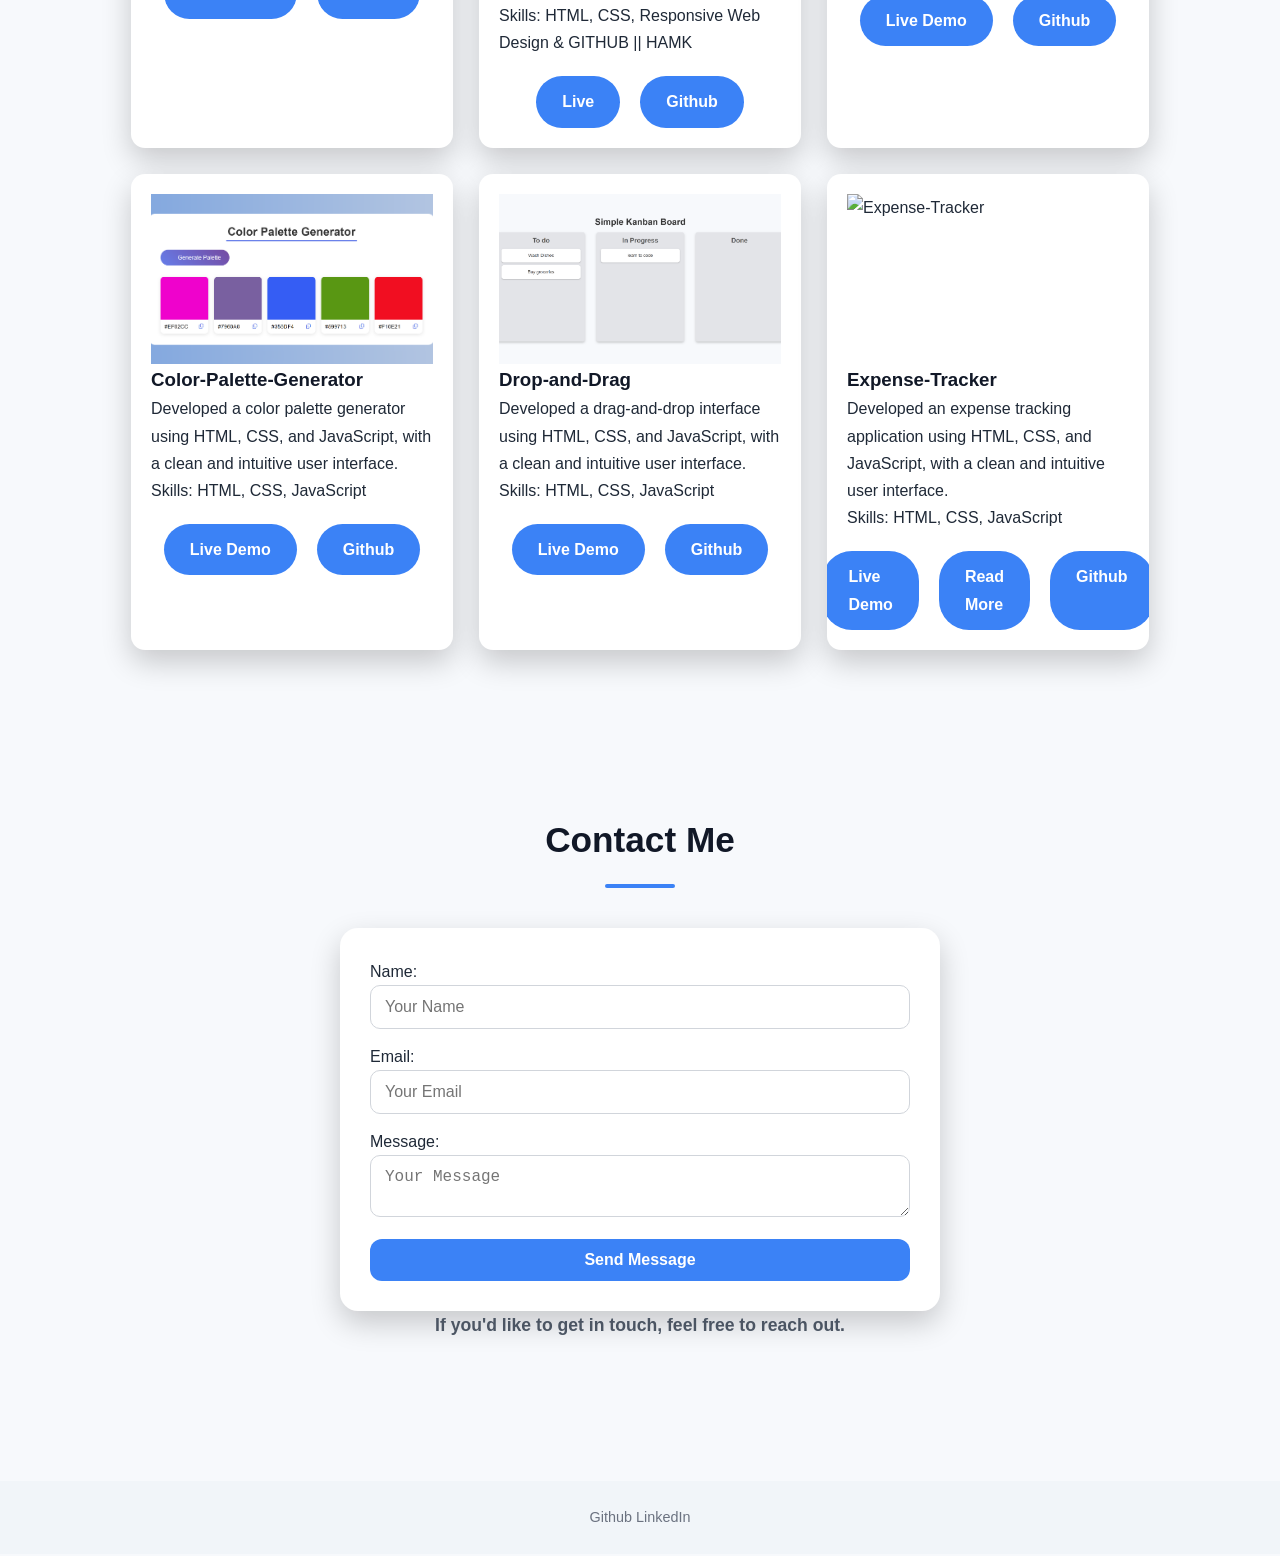
==== commit 741029b2: "link for drop/drag, image of it" ====
--- a/index.html
+++ b/index.html
@@ -158,7 +158,7 @@
                 </div>
             </article>
             <article class="project-card">
-                <img class="project-img" src="images/.." alt="Drop-and-Drag">
+                <img class="project-img" src="images/drop-drag.png" alt="Drop-and-Drag">
                 <div>
                     <h3>Drop-and-Drag</h3>
                     <p>Developed a drag-and-drop interface using HTML, CSS, and JavaScript, with a clean and intuitive user interface.</p>
@@ -166,8 +166,7 @@
                     
                 <div class="project-links">
                         <a class="btn" href="https://subashchhetri946.github.io/Drop-and-Drag/" target="_blank">Live Demo</a>
-                        <a class="btn" href="student_mangmnt_systm.html">Read More</a>
-                        <a class="btn btn-outline" href="https://github.com/Subashchhetri946/student_management_system" target="_blank">Github</a>
+                        <a class="btn btn-outline" href="https://subashchhetri946.github.io/Drop-and-Drag/" target="_blank">Github</a>
                     </div>
                 </div>
             </article>
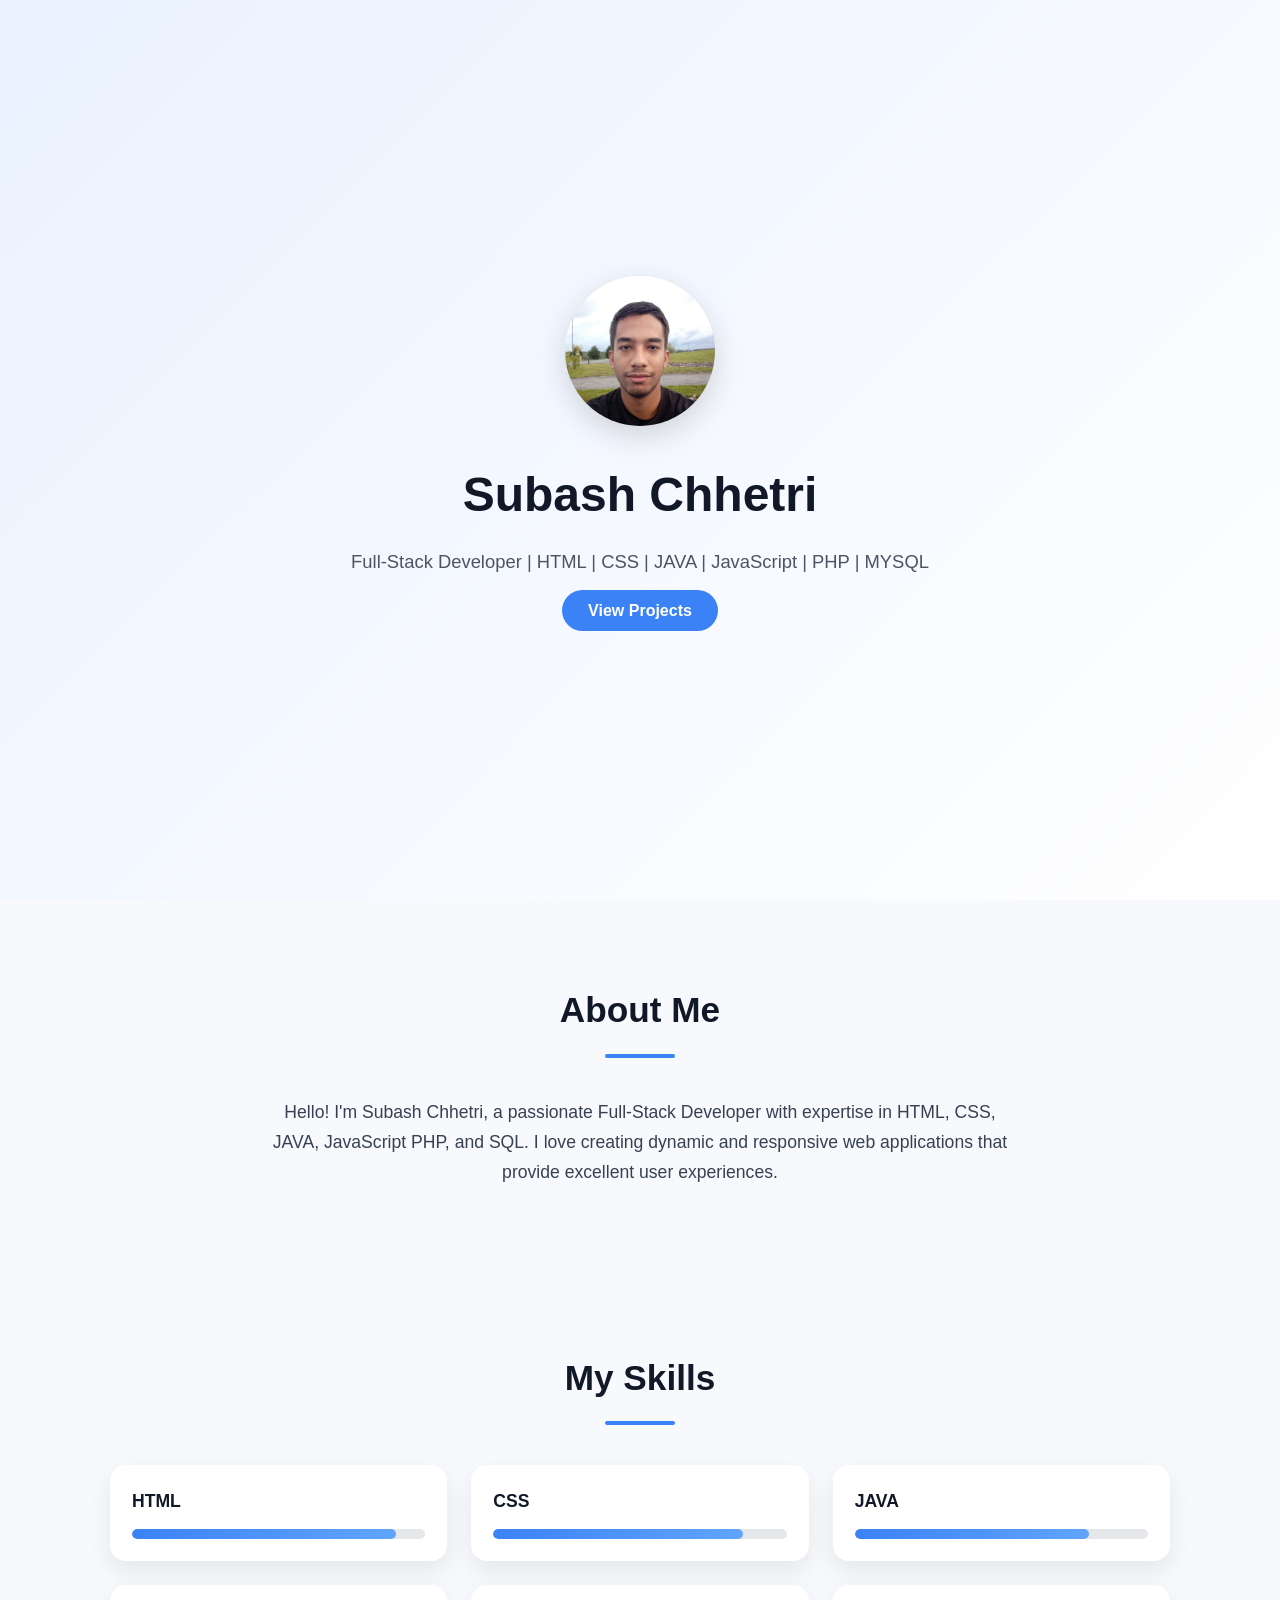
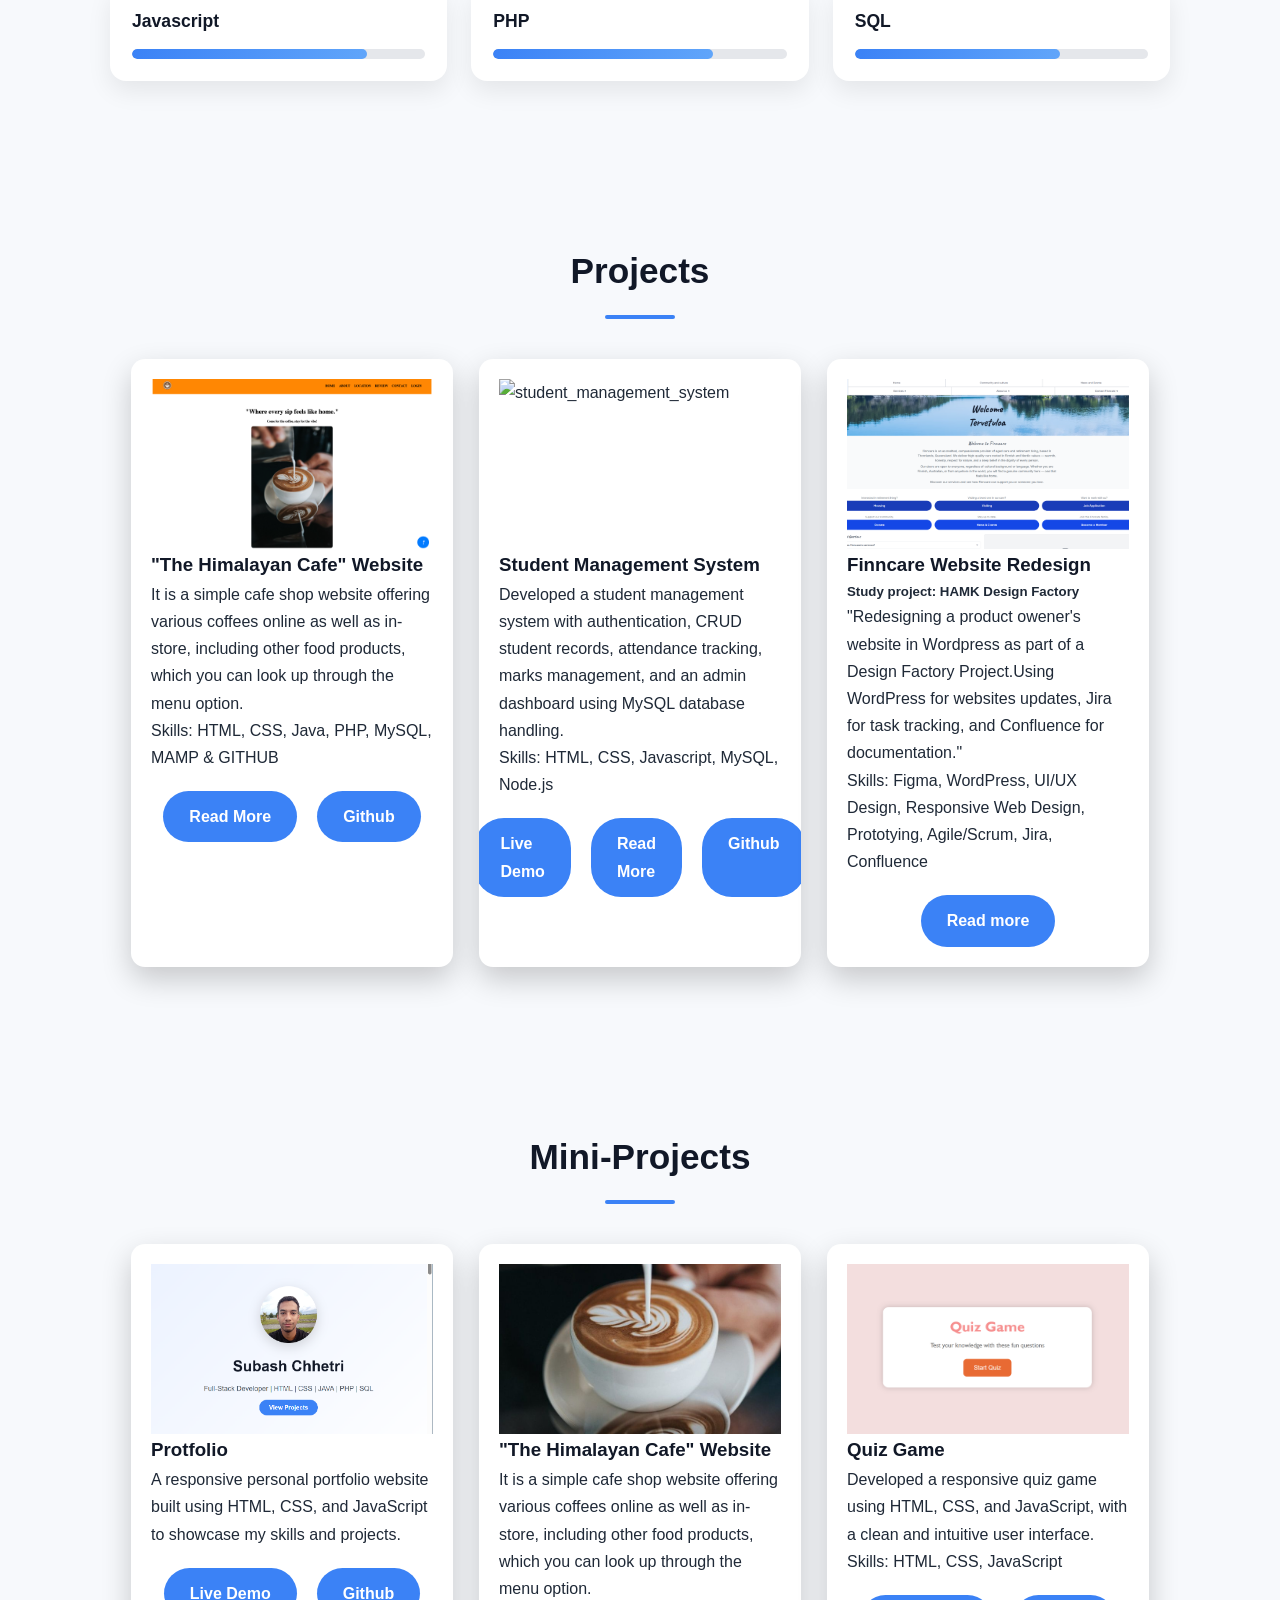
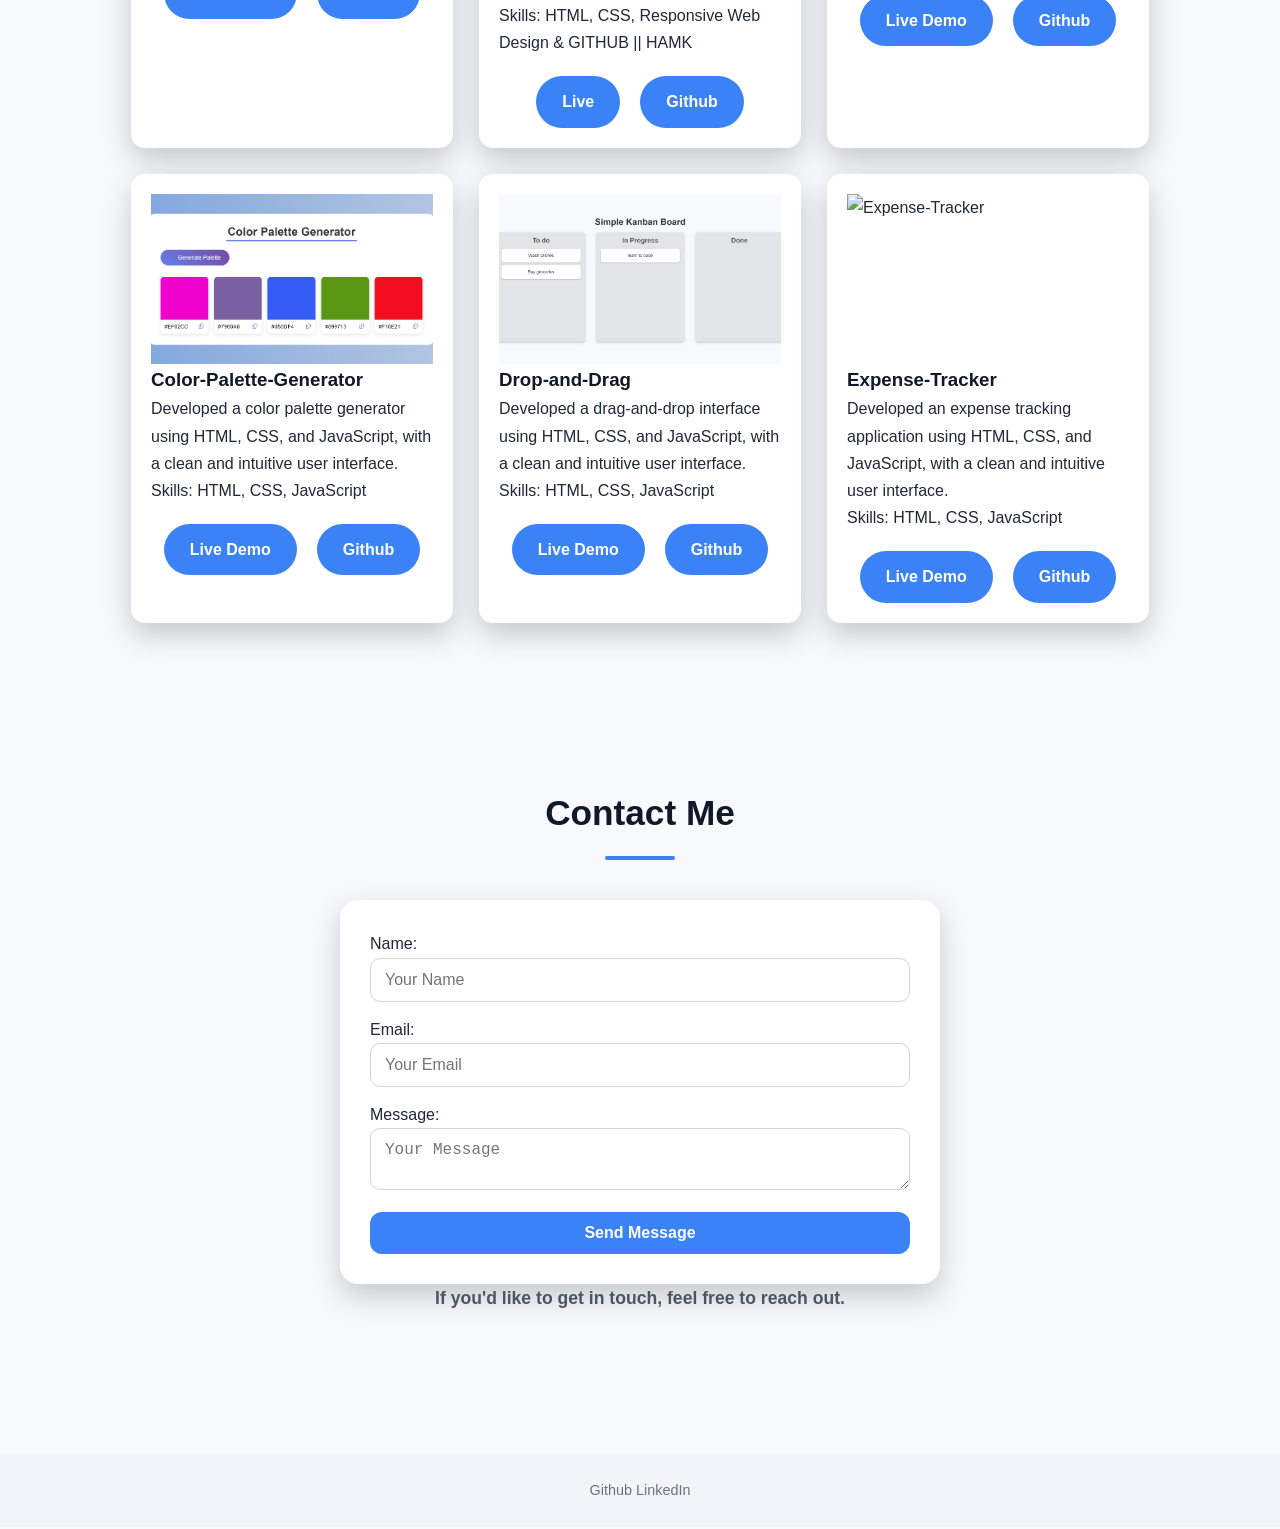
==== commit 56eb4746: "link of live and github of expense tracker" ====
--- a/index.html
+++ b/index.html
@@ -166,7 +166,7 @@
                     
                 <div class="project-links">
                         <a class="btn" href="https://subashchhetri946.github.io/Drop-and-Drag/" target="_blank">Live Demo</a>
-                        <a class="btn btn-outline" href="https://subashchhetri946.github.io/Drop-and-Drag/" target="_blank">Github</a>
+                        <a class="btn btn-outline" href="https://github.com/Subashchhetri946/Drop-and-Drag" target="_blank">Github</a>
                     </div>
                 </div>
             </article>
@@ -179,8 +179,7 @@
                     
                 <div class="project-links">
                         <a class="btn" href="https://subashchhetri946.github.io/Expense-Tracker/" target="_blank">Live Demo</a>
-                        <a class="btn" href="student_mangmnt_systm.html">Read More</a>
-                        <a class="btn btn-outline" href="https://github.com/Subashchhetri946/student_management_system" target="_blank">Github</a>
+                        <a class="btn btn-outline" href="https://github.com/Subashchhetri946/Expense-Tracker" target="_blank">Github</a>
                     </div>
                 </div>
             </article>
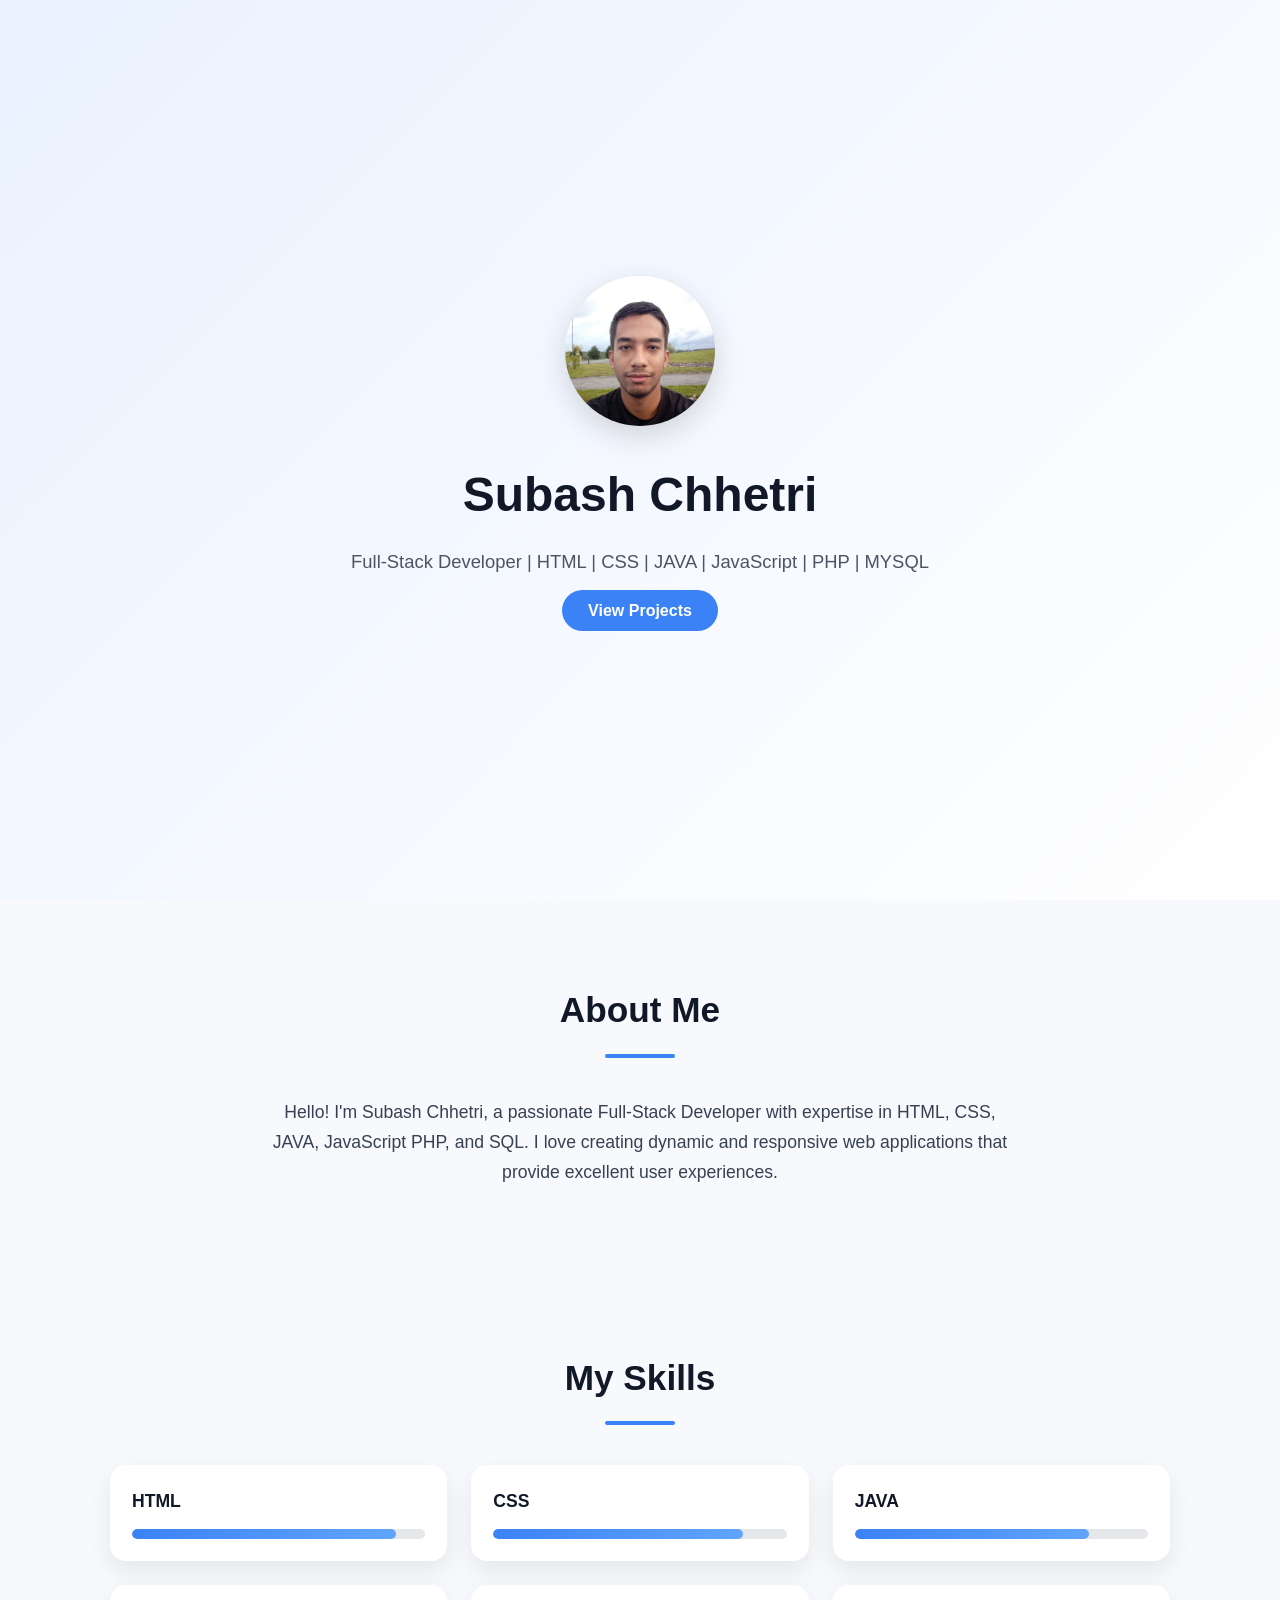
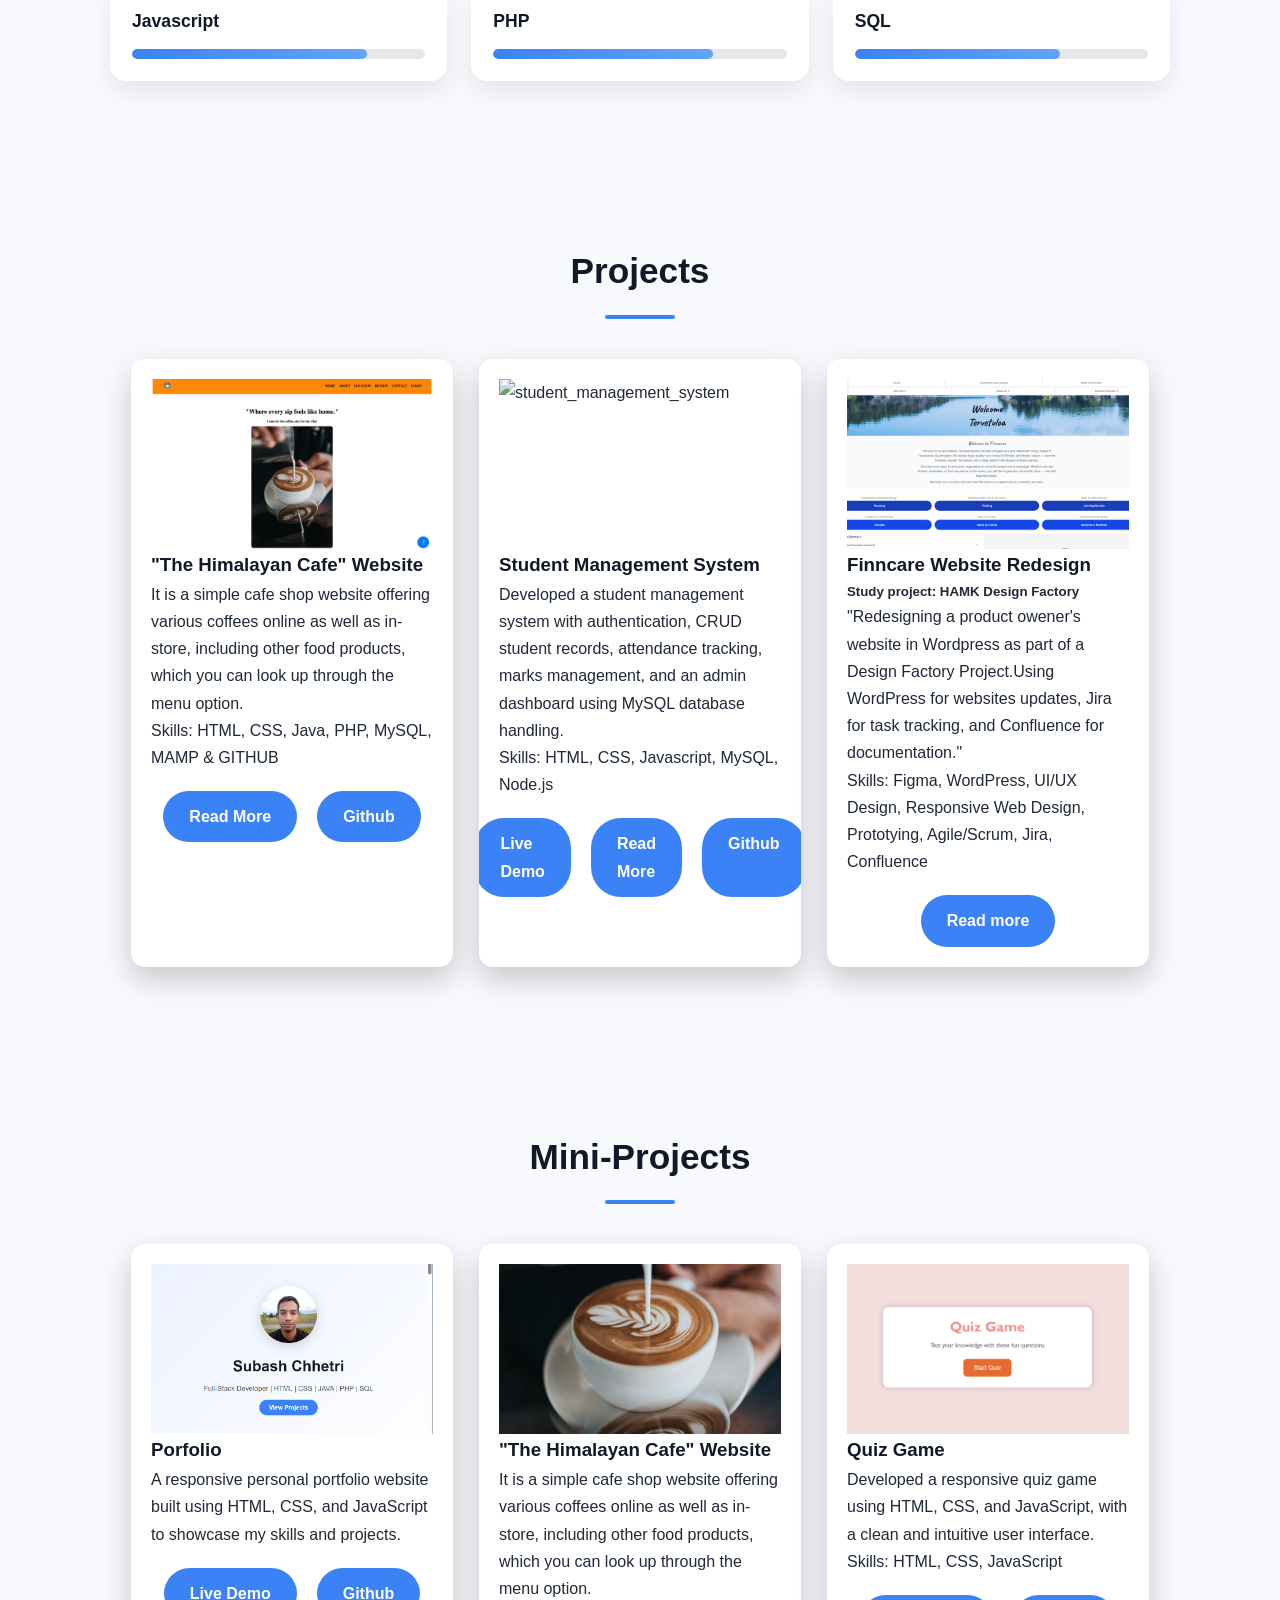
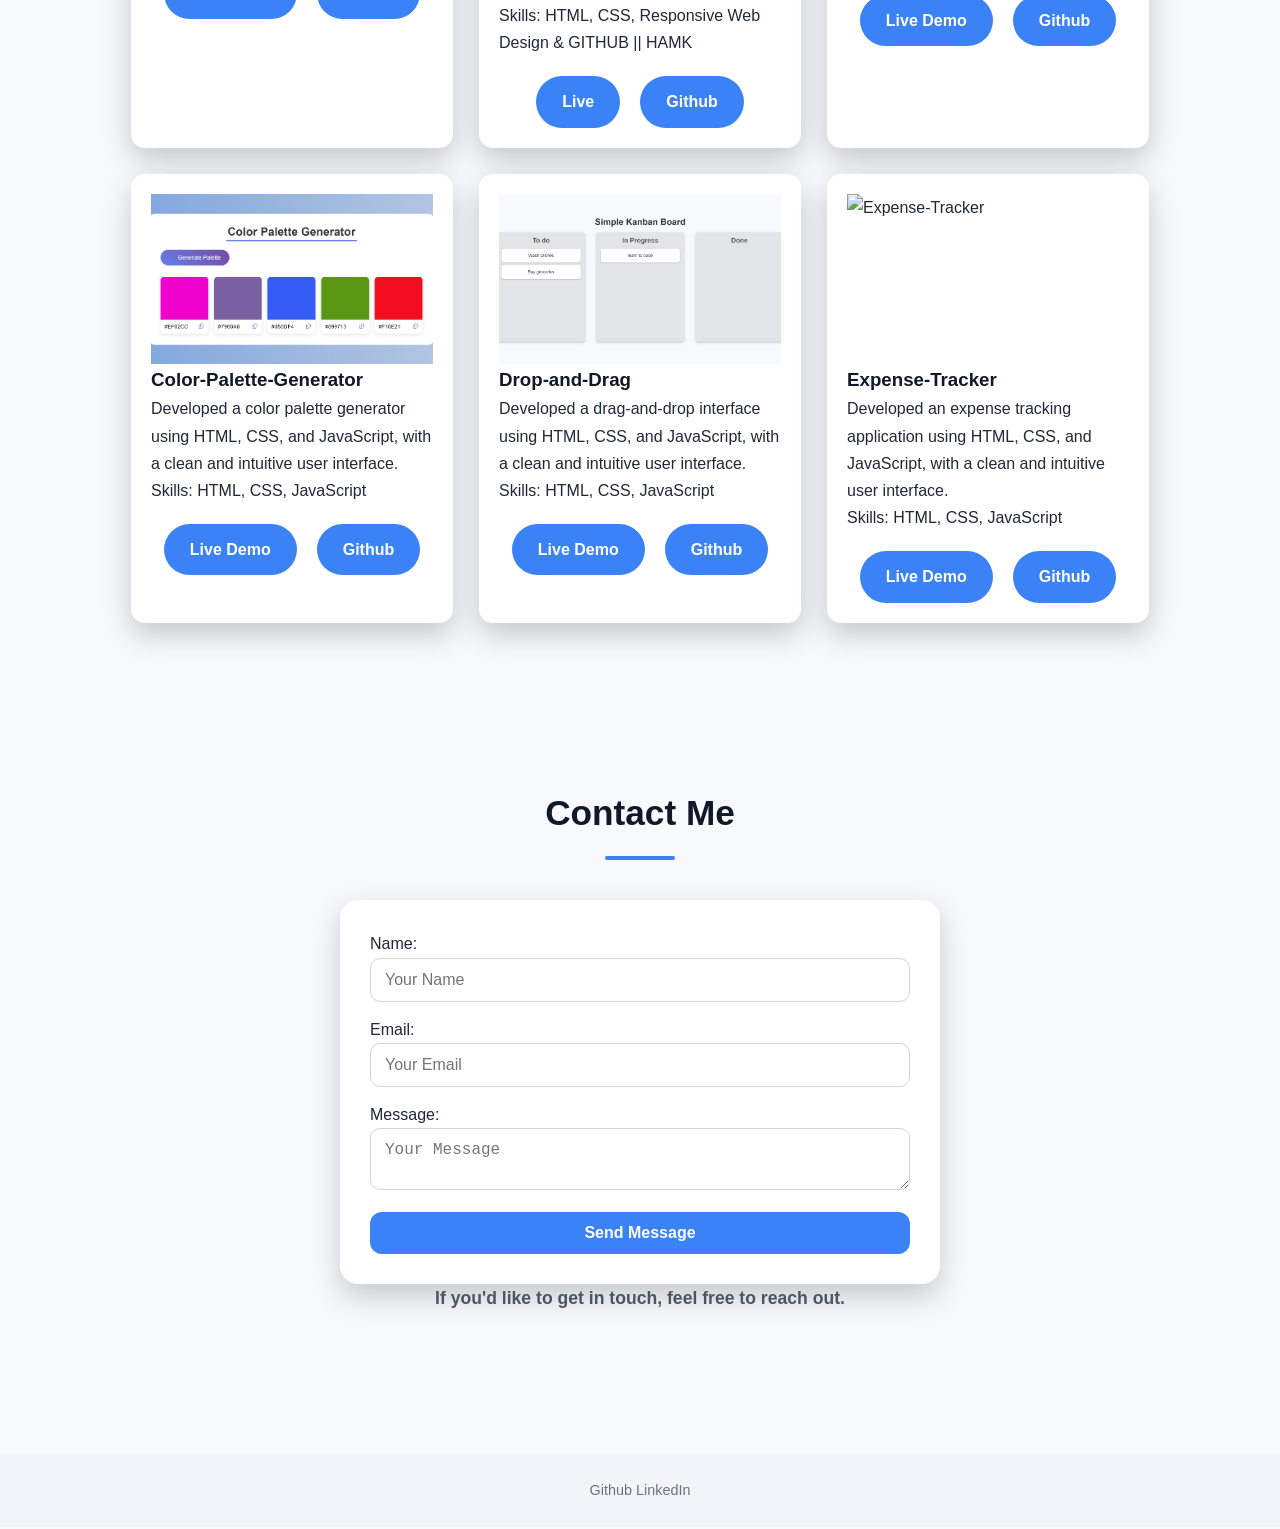
==== commit 5ffd50b7: "complete css" ====
--- a/index.html
+++ b/index.html
@@ -110,7 +110,7 @@
             <article class="project-card">
                 <img class="project-img" src="images/profolio1.png" alt="Project 1">
                 <div>
-                    <h3>Protfolio</h3>
+                    <h3>Porfolio</h3>
                     <p>A responsive personal portfolio website built using HTML, CSS, and JavaScript to showcase my skills and projects.</p>
                     <div class="project-links">
                         <a class="btn" href="https://subashchhetri946.github.io/MyProfile/" target="_blank">Live Demo</a>
